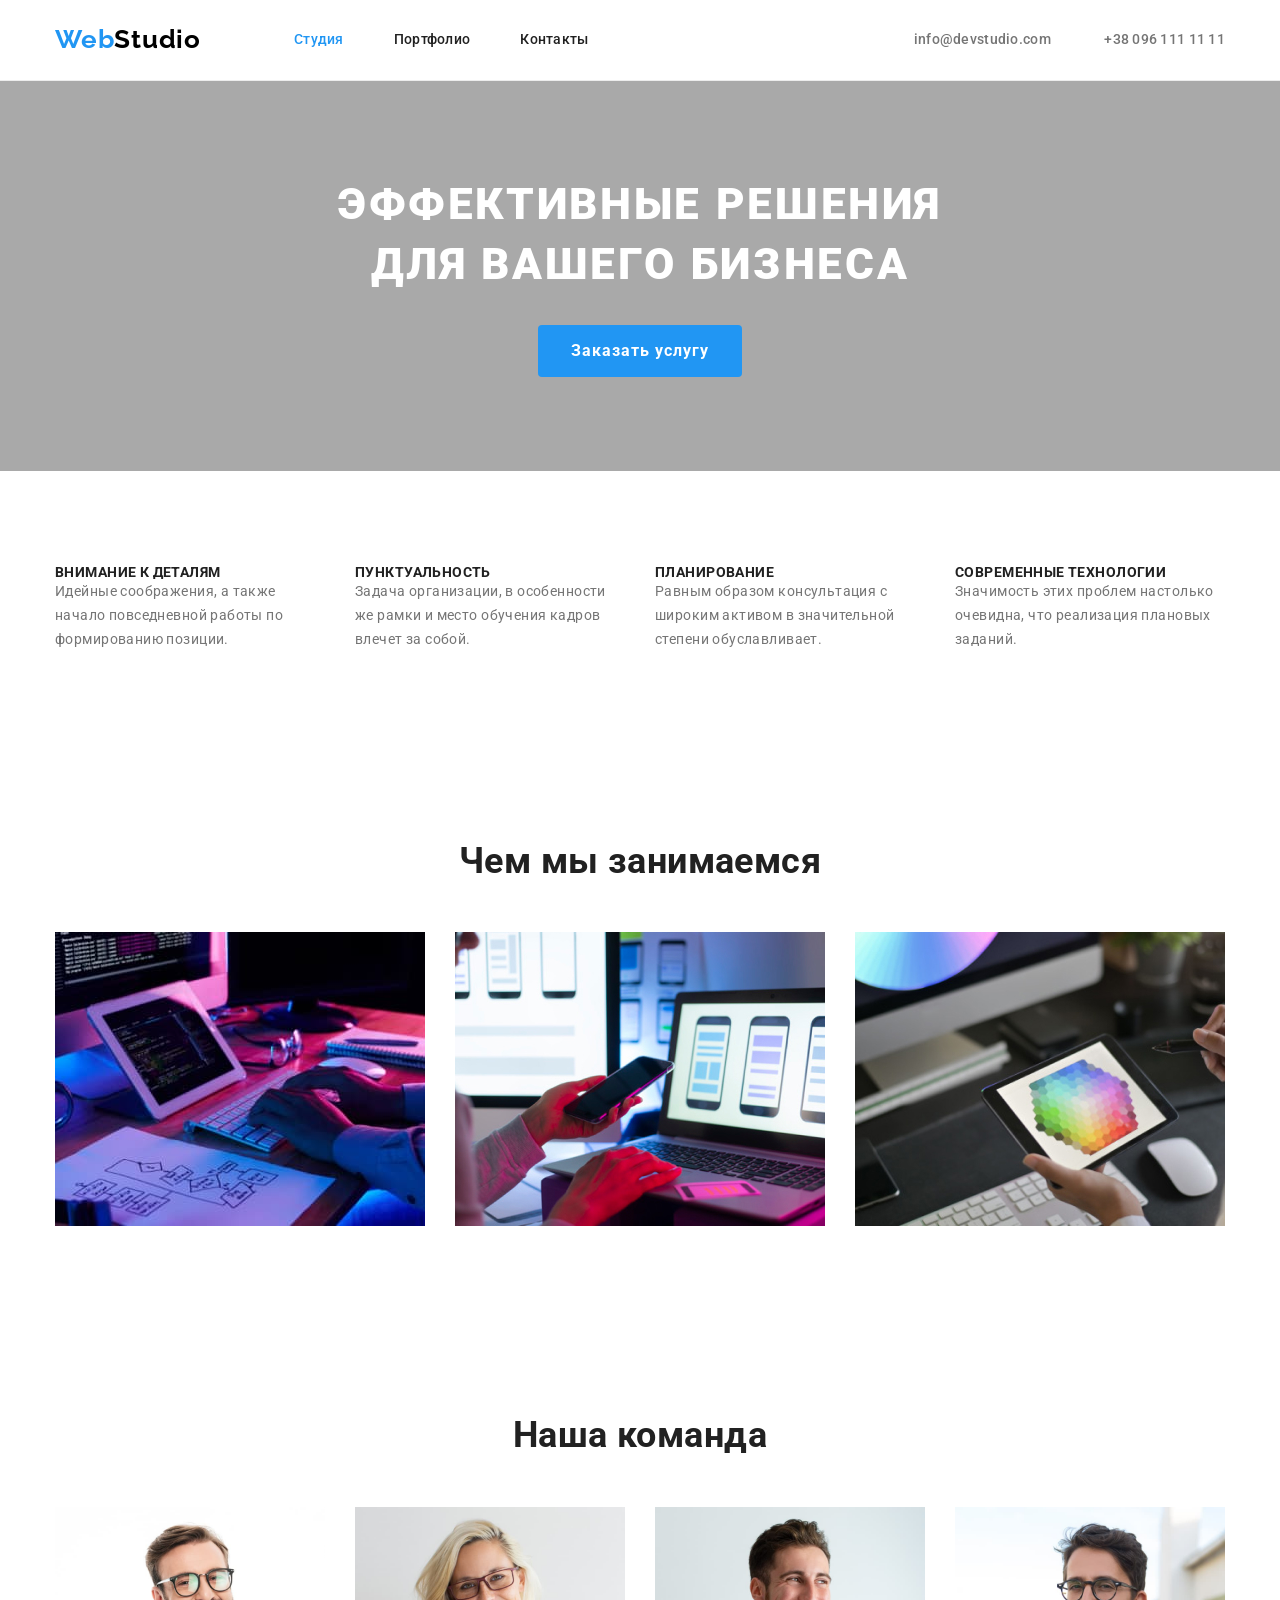
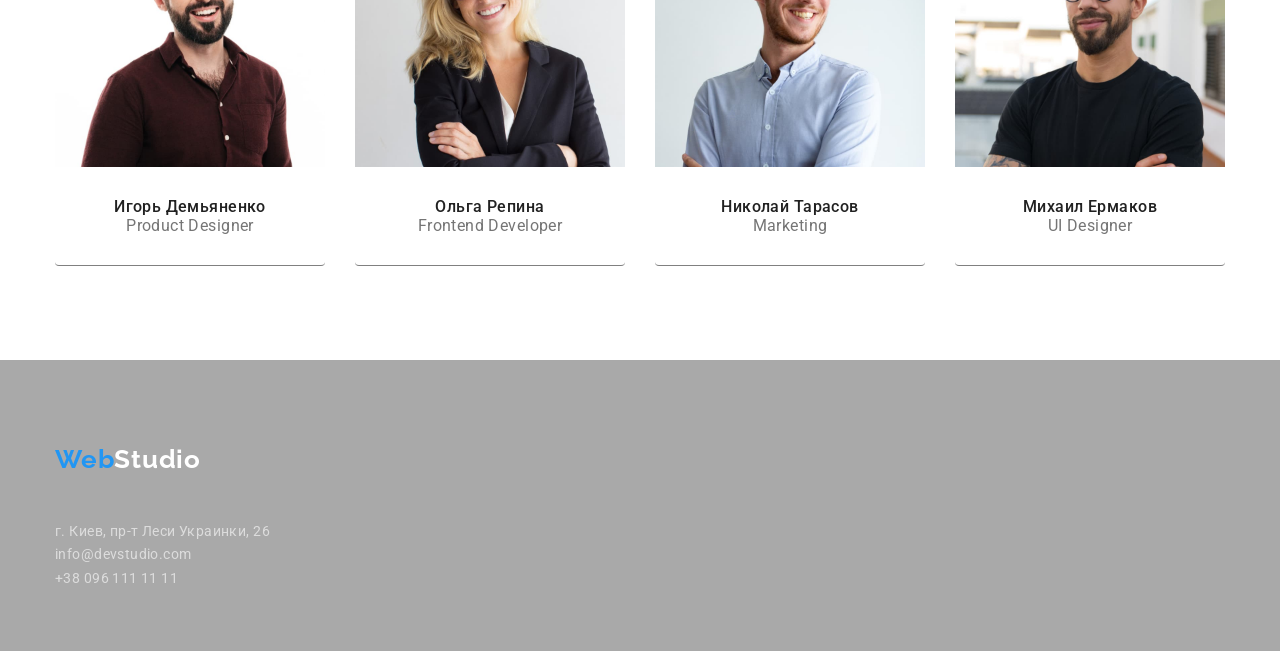
==== index.html @ db3c6343 "hw-03-first-try" ====
<!DOCTYPE html>
<html lang="ru">
<head>
    <meta charset="UTF-8">
    <meta http-equiv="X-UA-Compatible" content="IE=edge">
    <meta name="viewport" content="width=device-width, initial-scale=1.0">
    <title>Document</title> 
    <link rel="stylesheet" href="https://cdnjs.cloudflare.com/ajax/libs/modern-normalize/1.1.0/modern-normalize.min.css"
          integrity="sha512-wpPYUAdjBVSE4KJnH1VR1HeZfpl1ub8YT/NKx4PuQ5NmX2tKuGu6U/JRp5y+Y8XG2tV+wKQpNHVUX03MfMFn9Q=="
          crossorigin="anonymous" referrerpolicy="no-referrer" />
    <link rel="preconnect" href="https://fonts.googleapis.com">
    <link rel="preconnect" href="https://fonts.gstatic.com" crossorigin>
    <link href="https://fonts.googleapis.com/css2?family=Raleway:wght@700&family=Roboto:wght@400;500;700;900&display=swap"
          rel="stylesheet">
    <link rel="stylesheet" href="./css/styles.css">
</head>

<body>

    <!--Шапка сайта-->
    <header class="header">
        <div class="container">
            <nav class="navigation">
                <a href="" class="logo  link"> <span class="logo-accent">Web</span>Studio</a>
                <ul class="site-nav list">
                    <li class="site-nav-item"><a href="./index.html" class="site-nav-link link current">Студия</a></li>
                    <li class="site-nav-item"><a href="./portfolio.html" class="site-nav-link link">Портфолио</a></li>
                    <li class="site-nav-item"><a href="" class="site-nav-link link">Контакты</a></li>
                </ul>
            </nav>
            <ul class="contacts list">
                <li class="contacts-item"><a href="mailto:info@devstudio.com"
                    class="contacts-link link">info@devstudio.com</a></li>
                <li class="contacts-item"><a href="tel:+380961111111" class="contacts-link link">+38 096 111 11 11</a></li>
            </ul>
        </div>
    </header>

    <main>

        <!--Герой-->
        <section class="hero section">
            <div class="container">
                <h1 class="hero-title">Эффективные решения для вашего бизнеса</h1>
                <button type="button" class="hero-button">Заказать услугу</button>
            </div>
        </section>

        <!--Преимущества компании-->
        <section class="preferences section">
            <div class="container">
                <h2 class="visually-hidden">Преимущества компании</h2>
                <ul class="preferences list">
                    <li  class="preferences-item">
                        <h3 class="preferences-title">Внимание к деталям</h3>
                        <p class="preferences-text">Идейные соображения, а также начало повседневной работы по формированию позиции.</p>
                    </li>
                    <li class="preferences-item">
                        <h3 class="preferences-title">Пунктуальность</h3>
                        <p class="preferences-text">Задача организации, в особенности же рамки и место обучения кадров влечет за собой.</p>
                    </li>
                    <li class="preferences-item">
                        <h3 class="preferences-title">Планирование</h3>
                        <p class="preferences-text">Равным образом консультация с широким активом в значительной степени обуславливает.</p>
                    </li>
                    <li class="preferences-item">
                        <h3 class="preferences-title">Современные технологии</h3>
                        <p class="preferences-text">Значимость этих проблем настолько очевидна, что реализация плановых заданий.</p>
                    </li>
                </ul>
            </div>
            </section>

        <!--Чем мы занимаемся-->
        <section class="activities section">
            <div class="container">
                <h2  class="activities-title">Чем мы занимаемся</h2>
                <ul  class="activities-list list">
                    <li class="activities-item">
                        <img src="./images/box-1.jpg" alt="Пишет программу на планшете" width="370" height="294" class="images">
                    </li>
                    <li class="activities-item">
                        <img src="./images/box-2.jpg" alt="Синхронизирует приложение на телефоне с компютером" width="370" height="294" class="images">
                    </li>
                    <li class="activities-item">
                        <img src="./images/box-3.jpg" alt="Работает с цветовой палитрой на планшете" width="370" height="294" class="images">
                    </li>
                </ul>
            </div>
            </section>

        <!--Наша команда-->
        <section class="our-team section">
            <div class="container">
                <h2 class="our-team-title">Наша командa</h2>
                <ul class="our-team-list list">

                    <li class="our-team-member">
                        
                        <img src="./images/crew-member-1.jpg" alt="Игорь Демьяненко" width="270" height="260" class="images">
                        <div class="our-tem-content">
                            <h3 class="our-team-subtitle">Игорь Демьяненко</h3>
                            <p lang="en" class="our-team-text">Product Designer</p>
                        </div>
                    </li>

                    <li class="our-team-member">
                        <img src="./images/crew-member-2.jpg" alt="Ольга Репина" width="270" height="260" class="images">
                        <div class="our-tem-content">
                            <h3 class="our-team-subtitle">Ольга Репина</h3>
                            <p lang="en" class="our-team-text">Frontend Developer</p>
                        </div>
                    </li>

                    <li class="our-team-member">
                        <img src="./images/crew-member-3.jpg" alt="Николай Тарасов" width="270" height="260" class="images">
                        <div class="our-tem-content">
                            <h3 class="our-team-subtitle">Николай Тарасов</h3>
                            <p lang="en" class="our-team-text">Marketing</p>
                        </div>
                    </li>

                    <li class="our-team-member">
                        <img src="images/crew-member-4.jpg" alt="Михаил Ермаков" width="270" height="260" class="images">
                        <div class="our-tem-content">
                            <h3 class="our-team-subtitle">Михаил Ермаков</h3>
                            <p lang="en" class="our-team-text">UI Designer</p>
                        </div>
                    </li>
                </ul>
            </div>
        </section>
        </main>

        <!--Футер-->
        <footer class="footer">
            <div class="container">
                <a href="" class="logo link logo-footer"> <span class="logo-accent">Web</span><span
                        class="logo-accent-white">Studio</span></a>
                <address class="adress">
                    <ul class="adress-list list">
                        <li class="adress-item office">г. Киев, пр-т Леси Украинки, 26</li>
                        <li class="adress-item"><a href="mailto:info@devstudio.com" class="link">info@devstudio.com</a>
                        </li>
                        <li class="adress-item"><a href="tel:+380961111111" class="link">+38 096 111 11 11</a></li>
                    </ul>
                </address>
            </div>
        </footer>
        
</body>
</html>
---- css/styles.css ----
/* цвет основного текста #757575 */
/* вторичный цвет текста  #000000 */
/* цвет заголовка #212121 */
/* акцент #2196f3 */
/* первичный белый цвет #FFFFFF */
/* вторичный белый (цвет адресса в footer) rgba(255, 255, 255, 0.6) */

:root {
  --primary-text-color: #757575;
  --secondary-text-color: #000000;
  --title-text-color: #212121;
  --accent-color: #2196f3;
  --primary-white-color: #ffffff;
  --secondary-white-color: rgba(255, 255, 255, 0.6);
}

/* --------------BODY-------------- */

body {
  background-color: var(--primary-white-color);
  font-family: 'Roboto', sans-serif;
  letter-spacing: 0.03em;
  font-size: 14px;
  line-height: 1.71;
}

p,
h1,
h2,
h3,
h4,
h5,
h6 {
  margin-top: 0;
  margin-bottom: 0;
}

ul {
  margin-top: 0;
  margin-bottom: 0;
  padding-left: 0;
}

.list {
  list-style: none;
}
.link {
  text-decoration: none;
  color: inherit;
}

.visually-hidden {
  position: absolute;
  width: 1px;
  height: 1px;
  margin: -1px;
  padding: 0;
  overflow: hidden;
  border: 0;
  clip: rect(0 0 0 0);
}

.container {
  width: 1200px;
  padding-left: 15px;
  padding-right: 15px;
  margin: 0 auto;
}

.section {
  padding-top: 94px;
  padding-bottom: 94px;
}

.images {
  display: block;
  max-width: 100%;
  height: auto;
}

/* --------------HEADER-------------- */

.header .container {
  display: flex;
  align-items: center;
}

.navigation {
  display: flex;
  align-items: center;
}

/* ----Logo---- */

.logo {
  margin-right: 93px;
  padding-top: 24px;
  padding-bottom: 25px;

  font-family: Raleway, sans-serif;
  font-weight: 700;
  font-size: 26px;
  line-height: 1.19;
  letter-spacing: 0.03em;
  text-decoration: none;
  color: var(--secondary-text-color);
}

.logo-accent {
  color: var(--accent-color);
}

/* ----Site nav---- */

.site-nav {
  display: flex;
  align-items: center;
}

.site-nav-item:not(:last-child) {
  margin-right: 50px;
}
.site-nav-link {
  display: inline-block;
  padding-top: 32px;
  padding-bottom: 32px;

  font-weight: 500;
  font-size: 14px;
  line-height: 1.14;
  letter-spacing: 0.02em;
  color: var(--title-text-color);
}

.current {
  color: var(--accent-color);
}

.site-nav-item:hover,
.site-nav-item:focus {
  color: var(--accent-color);
}

.header {
  border-bottom: 1px solid rgba(236, 236, 236, 1);
}

/* ----Contacts---- */

.contacts {
  margin-left: auto;
}

.contacts-item:not(:last-child) {
  margin-right: 50px;
}
.contacts-item {
  display: inline-block;

  font-weight: 500;
  font-size: 14px;
  line-height: 1.14;
  letter-spacing: 0.02em;
  color: var(--primary-text-color);
}

.contacts-link {
  padding-top: 32px;
  padding-bottom: 32px;
}

.contacts-link:hover,
.contacts-link:focus {
  color: var(--accent-color);
}

/* --------------MAIN-------------- */

/* временный фон */

.hero {
  background-color: #a9a9a9;
}

.hero-title {
  margin-right: auto;
  margin-left: auto;
  margin-bottom: 30px;
  width: 696px;
  text-align: center;

  font-weight: 900;
  font-size: 44px;
  line-height: 1.36;
  text-align: center;
  letter-spacing: 0.06em;
  text-transform: uppercase;
  color: var(--primary-white-color);
}

.hero-button {
  display: block;
  min-width: 200px;
  border-radius: 4px;
  margin-left: auto;
  margin-right: auto;
  padding: 10px 32px;
  text-align: center;
  border: 1px solid transparent;

  font-family: Roboto;
  font-weight: 700;
  font-size: 16px;
  line-height: 1.87;
  align-items: center;
  text-align: center;
  letter-spacing: 0.06em;
  color: var(--primary-white-color);
  background-color: var(--accent-color);
  cursor: pointer;
}

/* ----Preferences---- */
.preferences {
  display: flex;
}
.preferences-item {
  margin-right: 30px;
}
.preferences-item:last-child {
  margin-right: 0;
}
.preferences-title {
  width: 270px;
  font-weight: 700;
  font-size: 14px;
  line-height: 1.14;
  text-transform: uppercase;
  color: var(--title-text-color);
}

.preferences-text {
  width: 270px;
  color: var(--primary-text-color);
}

/* ----Activities---- */

.activities-list {
  display: flex;
}

.activities-title {
  margin-bottom: 50px;

  font-weight: 700;
  font-size: 36px;
  line-height: 1.17;
  text-align: center;
  color: var(--title-text-color);
}

.activities-item {
  margin-right: 30px;
}

.activities-item:last-child {
  margin-right: 0;
}

/* ----Our team---- */

.our-team-title {
  margin-bottom: 50px;

  font-weight: 700;
  font-size: 36px;
  line-height: 1.17;
  text-align: center;
  color: var(--title-text-color);
}

.our-team-list {
  display: flex;
}

.our-team-member {
  margin-right: 30px;
  width: calc((100%-90px) / 4);
  border-radius: 4px;
  border-bottom: 1px solid gray;
}

.our-team-member:last-child {
  margin-right: 0;
}

.our-tem-content {
  padding-top: 30px;
  padding-bottom: 30px;
}

.our-team-subtitle {
  text-align: center;

  font-weight: 500;
  font-size: 16px;
  line-height: 1.19;
  text-align: center;
  color: var(--title-text-color);
}
.our-team-text {
  text-align: center;

  font-size: 16px;
  line-height: 1.19;
  text-align: center;
  color: var(--primary-text-color);
}

/* --------------FOOTER-------------- */

.footer .container {
  padding-top: 60px;
  padding-bottom: 60px;
}

.logo-footer {
  display: block;
  width: 145px;
  margin-bottom: 20px;
}
.adress {
  width: 231px;

  font-style: normal;
}

/* временный фон */
.footer {
  background-color: #a9a9a9;
}

.office {
  color: var(--primary-white-color);
}
.adress-item {
  display: block;
  color: rgba(255, 255, 255, 0.6);
}

.adress-item:hover,
.adress-item:focus {
  color: var(--accent-color);
}

.logo-accent-white {
  color: var(--primary-white-color);
}

/* --------------Portfolio PAGE-------------- */

/* ----Filter---- */
.filter {
  display: flex;
  justify-content: center;
  margin-bottom: 50px;
}

.filter-item:not(:last-child) {
  margin-right: 8px;
}

.button {
  display: inline-block;
  padding: 6px 22px;
  text-align: center;
  border: 1px solid transparent;
  border-radius: 4px;

  font-family: Roboto;
  font-weight: 500;
  font-size: 16px;
  line-height: 1.62;
  text-align: center;
  letter-spacing: 0.03em;
  color: var(--title-text-color);
  cursor: pointer;
}

.button:hover,
.button:focus {
  color: #ffffff;
  background-color: var(--accent-color);
}

.projects {
  padding: 0;
  margin: 0;
  display: flex;
  justify-content: center;
  flex-wrap: wrap;
  margin-right: -30px;
  margin-top: -30px;
}

.projects-item {
  flex-basis: calc(100% / 3 - 60px);
  margin-right: 30px;
  margin-top: 30px;
  border: 1px solid rgba(238, 238, 238, 1);
}

.projects-content {
  padding-top: 20px;
  padding-bottom: 20px;
}

.projects-title {
  text-align: center;

  font-weight: 700;
  font-size: 18px;
  line-height: 2;
  letter-spacing: 0.06em;
  color: var(--title-text-color);
}

.projects-text {
  text-align: center;
  margin-top: 4px;

  font-size: 16px;
  line-height: 1.87;
  color: var(--primary-text-color);
}
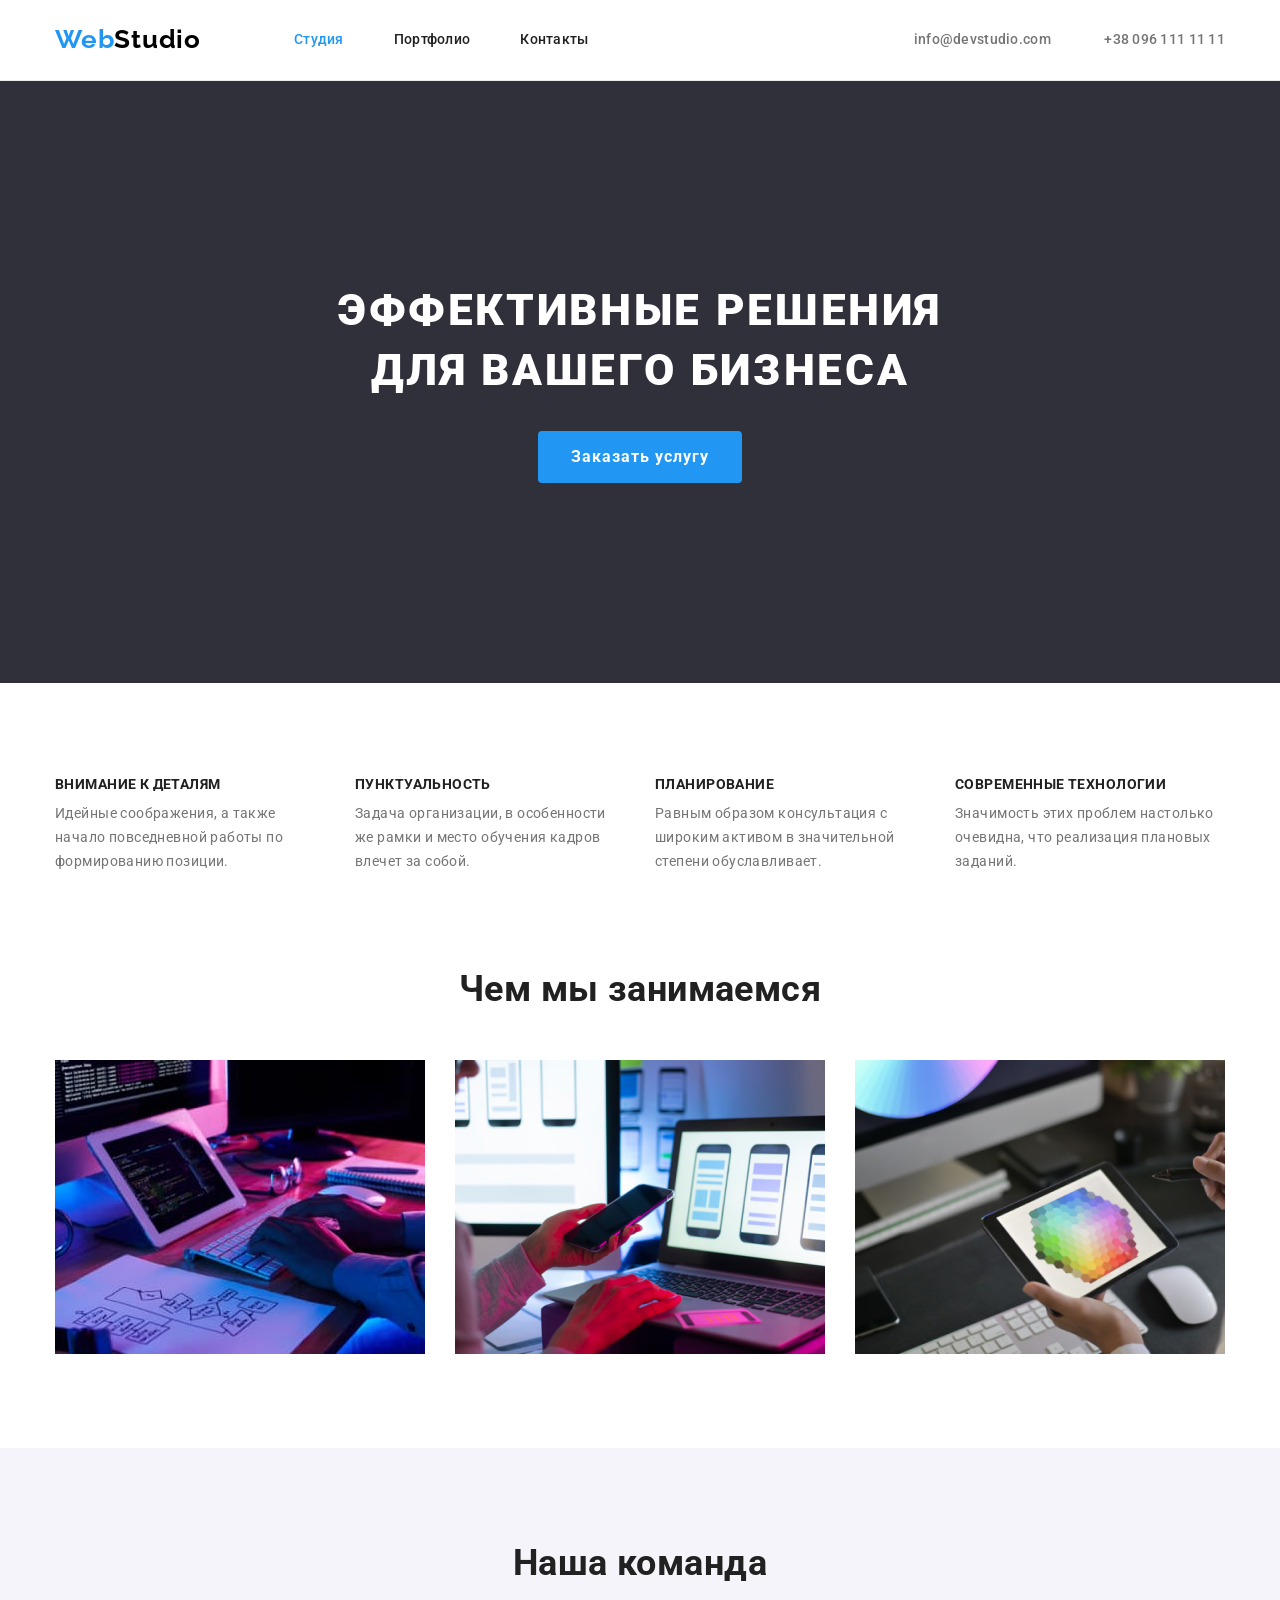
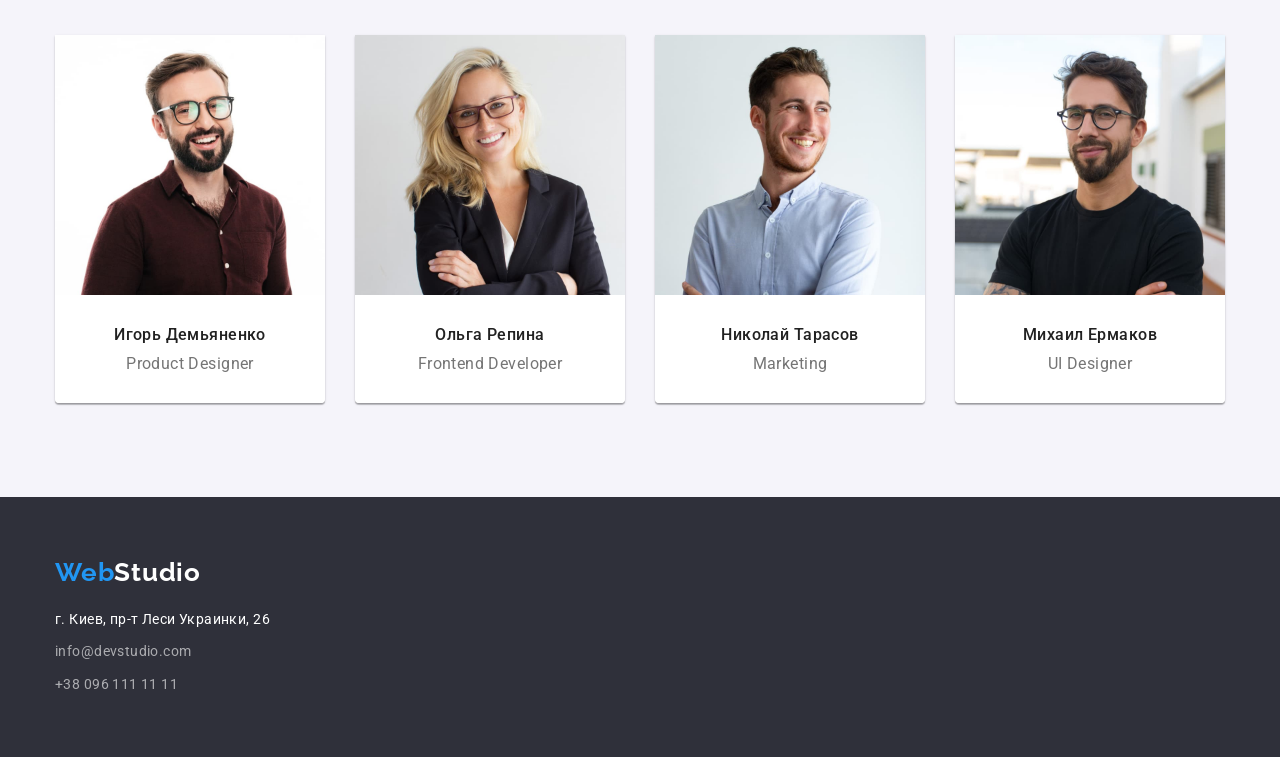
==== commit d4b4f9a3: "Correction work hw-3" ====
--- a/index.html
+++ b/index.html
@@ -28,7 +28,7 @@
                     <li class="site-nav-item"><a href="" class="site-nav-link link">Контакты</a></li>
                 </ul>
             </nav>
-            <ul class="contacts list">
+            <ul class="contacts">
                 <li class="contacts-item"><a href="mailto:info@devstudio.com"
                     class="contacts-link link">info@devstudio.com</a></li>
                 <li class="contacts-item"><a href="tel:+380961111111" class="contacts-link link">+38 096 111 11 11</a></li>
@@ -39,7 +39,7 @@
     <main>
 
         <!--Герой-->
-        <section class="hero section">
+        <section class="hero">
             <div class="container">
                 <h1 class="hero-title">Эффективные решения для вашего бизнеса</h1>
                 <button type="button" class="hero-button">Заказать услугу</button>
@@ -47,10 +47,10 @@
         </section>
 
         <!--Преимущества компании-->
-        <section class="preferences section">
+        <section class="section">
             <div class="container">
                 <h2 class="visually-hidden">Преимущества компании</h2>
-                <ul class="preferences list">
+                <ul class="preferences">
                     <li  class="preferences-item">
                         <h3 class="preferences-title">Внимание к деталям</h3>
                         <p class="preferences-text">Идейные соображения, а также начало повседневной работы по формированию позиции.</p>
@@ -135,7 +135,7 @@
         <!--Футер-->
         <footer class="footer">
             <div class="container">
-                <a href="" class="logo link logo-footer"> <span class="logo-accent">Web</span><span
+                <a href="" class="logo-footer"> <span class="logo-accent">Web</span><span
                         class="logo-accent-white">Studio</span></a>
                 <address class="adress">
                     <ul class="adress-list list">
--- a/css/styles.css
+++ b/css/styles.css
@@ -36,14 +36,12 @@
 }
 
 ul {
+  list-style: none;
   margin-top: 0;
   margin-bottom: 0;
   padding-left: 0;
 }
 
-.list {
-  list-style: none;
-}
 .link {
   text-decoration: none;
   color: inherit;
@@ -179,7 +177,8 @@
 /* временный фон */
 
 .hero {
-  background-color: #a9a9a9;
+  padding: 200px 0;
+  background-color: #2f303a;
 }
 
 .hero-title {
@@ -232,6 +231,8 @@
 }
 .preferences-title {
   width: 270px;
+  margin-bottom: 10px;
+
   font-weight: 700;
   font-size: 14px;
   line-height: 1.14;
@@ -246,6 +247,10 @@
 
 /* ----Activities---- */
 
+.activities {
+  padding-top: 0;
+}
+
 .activities-list {
   display: flex;
 }
@@ -270,6 +275,10 @@
 
 /* ----Our team---- */
 
+.our-team {
+  background-color: #f5f4fa;
+}
+
 .our-team-title {
   margin-bottom: 50px;
 
@@ -285,10 +294,12 @@
 }
 
 .our-team-member {
+  overflow: hidden;
+  box-shadow: 0px 1px 3px rgba(0, 0, 0, 0.12), 0px 1px 1px rgba(0, 0, 0, 0.14),
+    0px 2px 1px rgba(0, 0, 0, 0.2);
+  border-radius: 0px 0px 4px 4px;
   margin-right: 30px;
   width: calc((100%-90px) / 4);
-  border-radius: 4px;
-  border-bottom: 1px solid gray;
 }
 
 .our-team-member:last-child {
@@ -298,10 +309,13 @@
 .our-tem-content {
   padding-top: 30px;
   padding-bottom: 30px;
+
+  background-color: var(--primary-white-color);
 }
 
 .our-team-subtitle {
   text-align: center;
+  margin-bottom: 10px;
 
   font-weight: 500;
   font-size: 16px;
@@ -320,33 +334,44 @@
 
 /* --------------FOOTER-------------- */
 
-.footer .container {
+/*.footer .container {
   padding-top: 60px;
   padding-bottom: 60px;
+}*/
+.footer {
+  padding: 60px 0;
+
+  background-color: #2f303a;
 }
 
 .logo-footer {
   display: block;
-  width: 145px;
   margin-bottom: 20px;
-}
+
+  font-family: Raleway, sans-serif;
+  font-weight: 700;
+  font-size: 26px;
+  line-height: 1.19;
+  letter-spacing: 0.03em;
+  text-decoration: none;
+}
+
 .adress {
-  width: 231px;
-
   font-style: normal;
 }
 
-/* временный фон */
-.footer {
-  background-color: #a9a9a9;
-}
-
-.office {
-  color: var(--primary-white-color);
-}
 .adress-item {
   display: block;
+  margin-bottom: 9px;
+
   color: rgba(255, 255, 255, 0.6);
+}
+.adress-item:first-child {
+  color: var(--primary-white-color);
+}
+
+.adress-item:last-child {
+  margin-bottom: 0;
 }
 
 .adress-item:hover,
@@ -395,39 +420,35 @@
 }
 
 .projects {
-  padding: 0;
-  margin: 0;
-  display: flex;
-  justify-content: center;
+  display: flex;
   flex-wrap: wrap;
   margin-right: -30px;
   margin-top: -30px;
 }
 
 .projects-item {
-  flex-basis: calc(100% / 3 - 60px);
+  flex-basis: calc((100% - 90px) / 3);
   margin-right: 30px;
   margin-top: 30px;
-  border: 1px solid rgba(238, 238, 238, 1);
 }
 
 .projects-content {
-  padding-top: 20px;
-  padding-bottom: 20px;
+  padding: 20px 24px;
+  border-left: 1px solid rgba(238, 238, 238, 1);
+  border-right: 1px solid rgba(238, 238, 238, 1);
+  border-bottom: 1px solid rgba(238, 238, 238, 1);
 }
 
 .projects-title {
-  text-align: center;
-
   font-weight: 700;
   font-size: 18px;
   line-height: 2;
   letter-spacing: 0.06em;
+
   color: var(--title-text-color);
 }
 
 .projects-text {
-  text-align: center;
   margin-top: 4px;
 
   font-size: 16px;
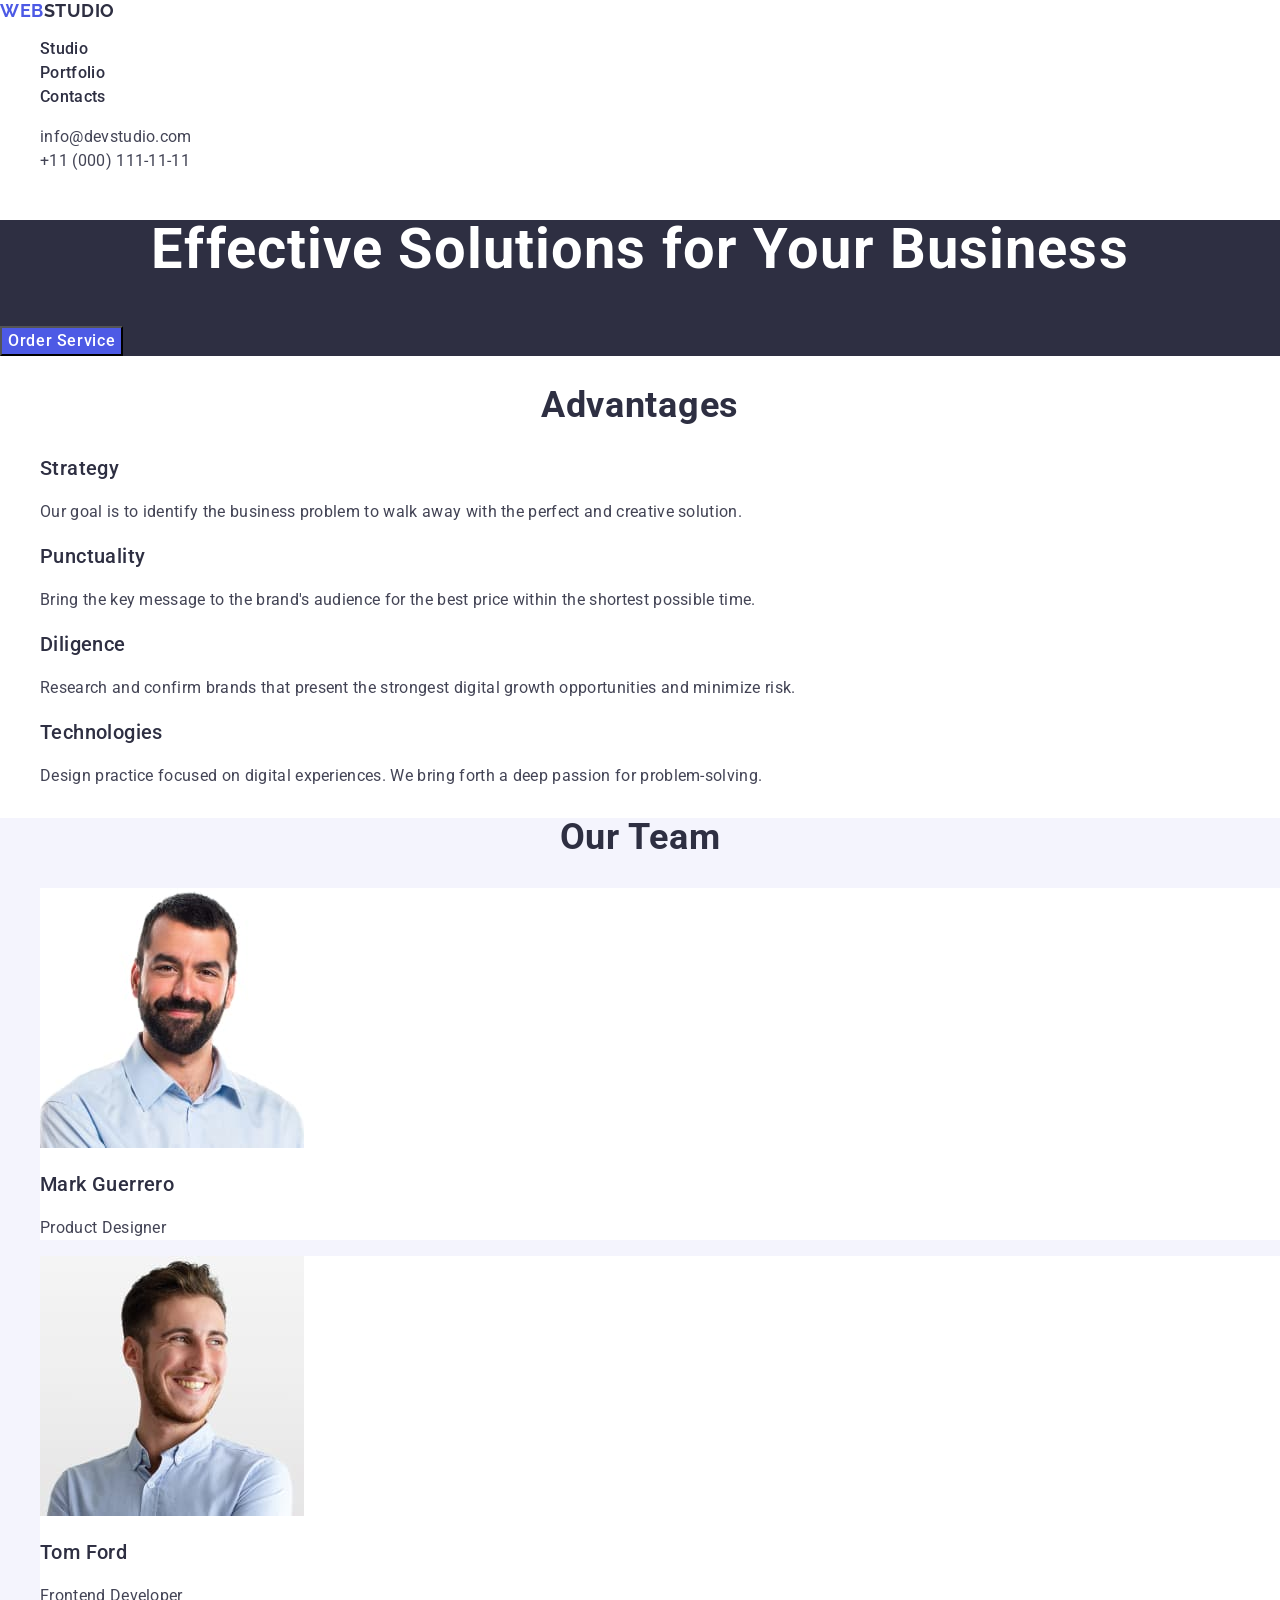
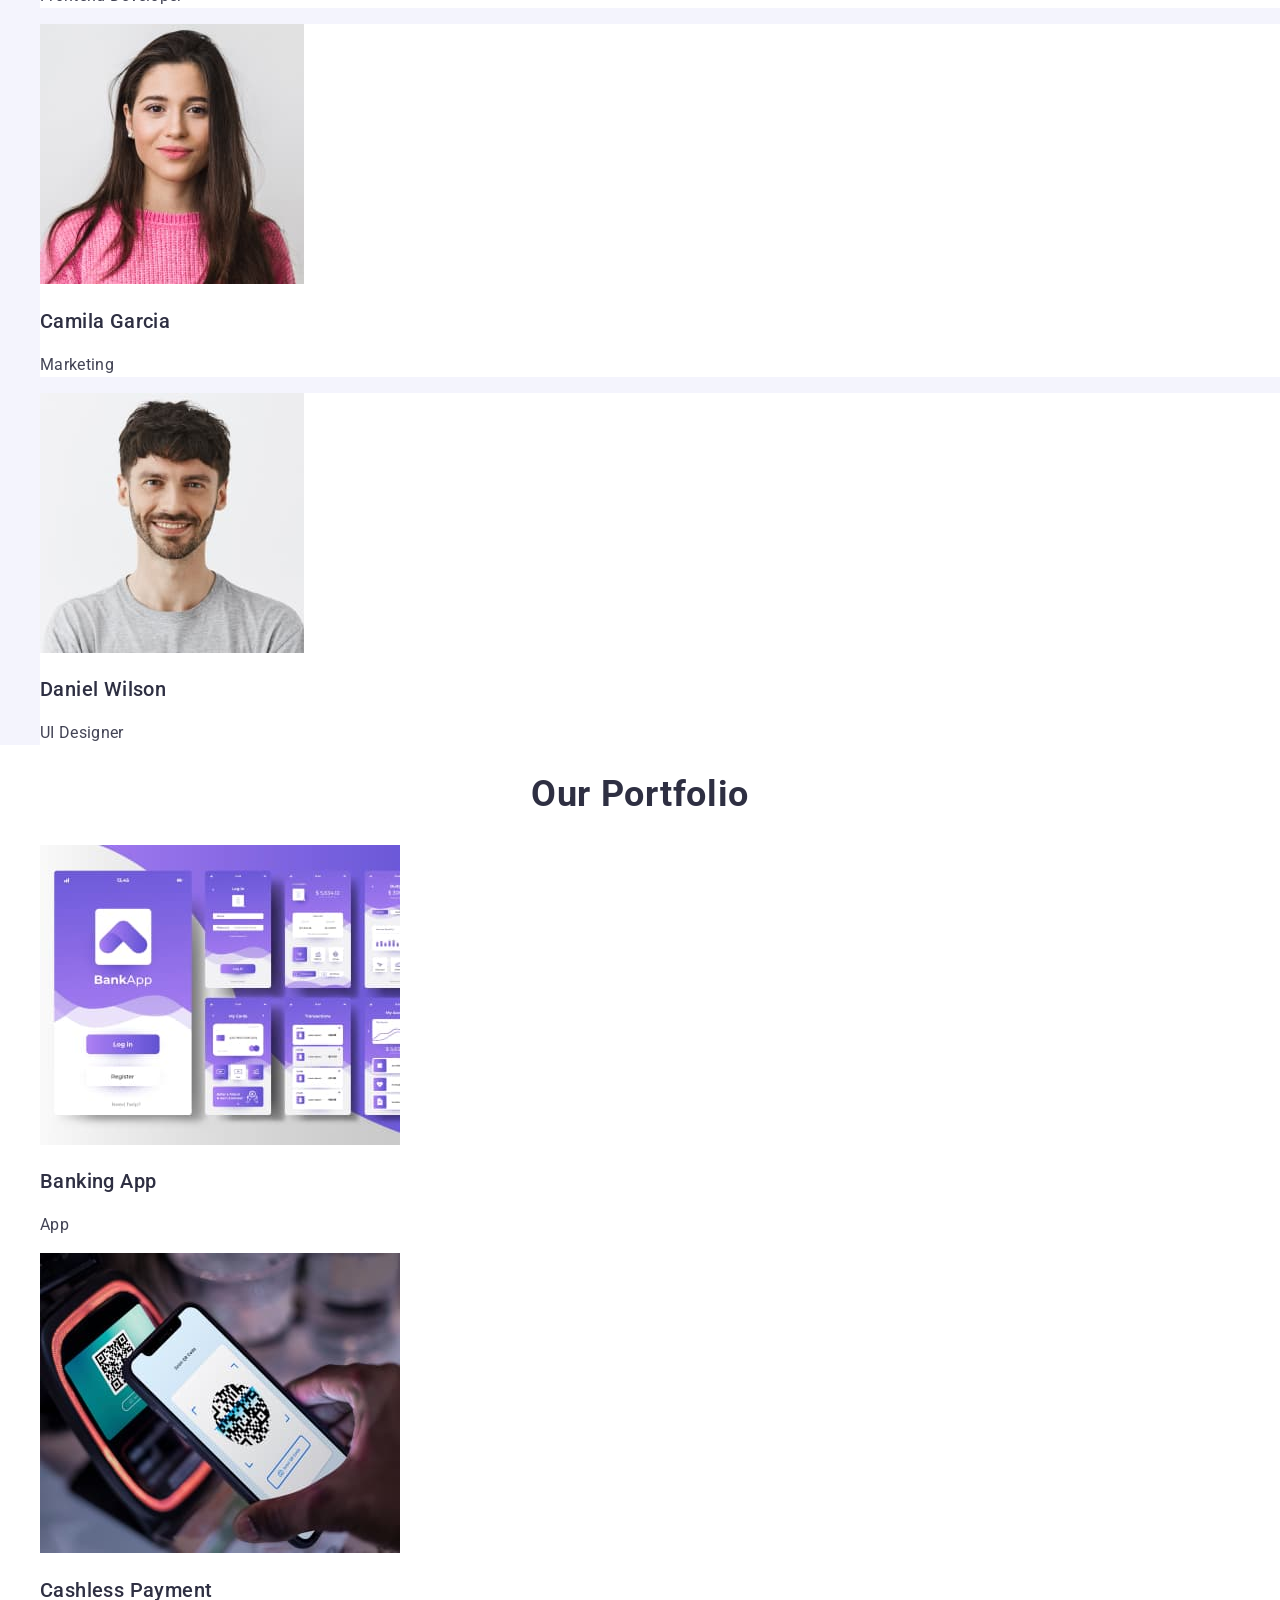
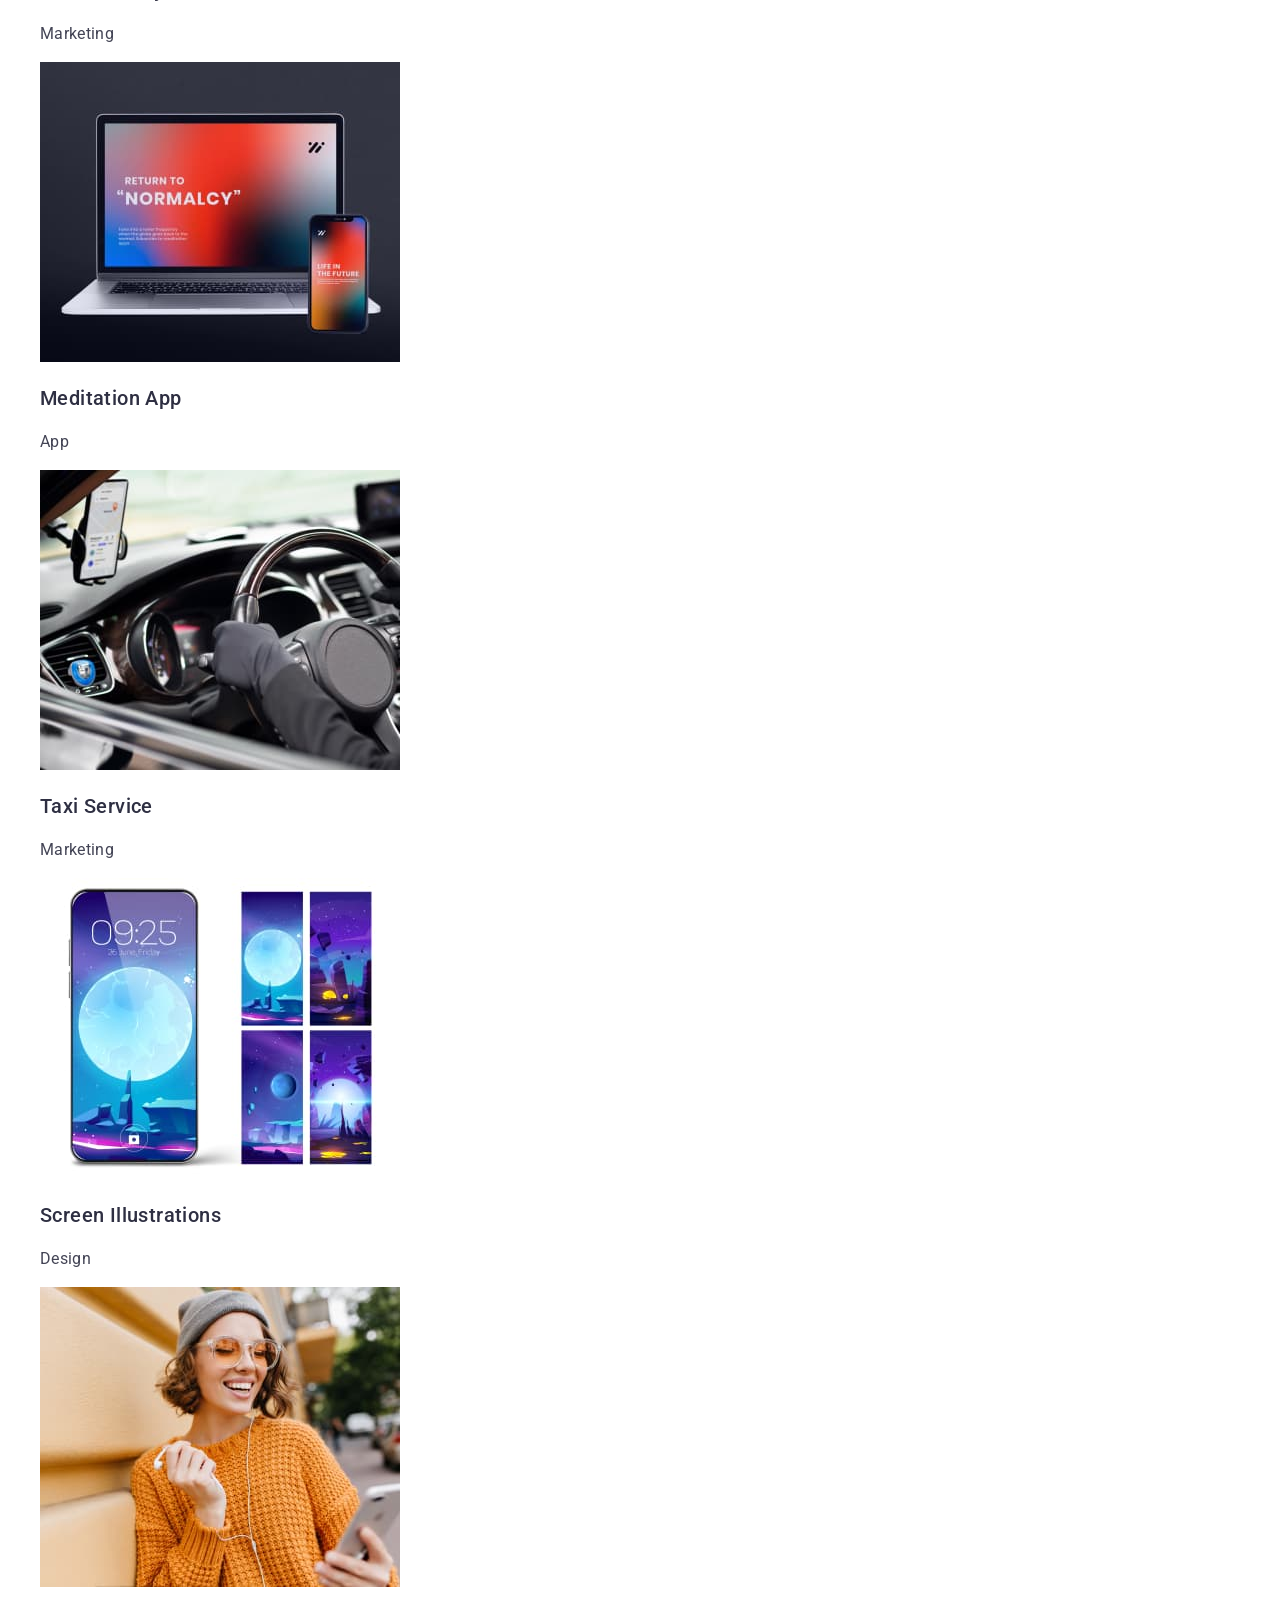
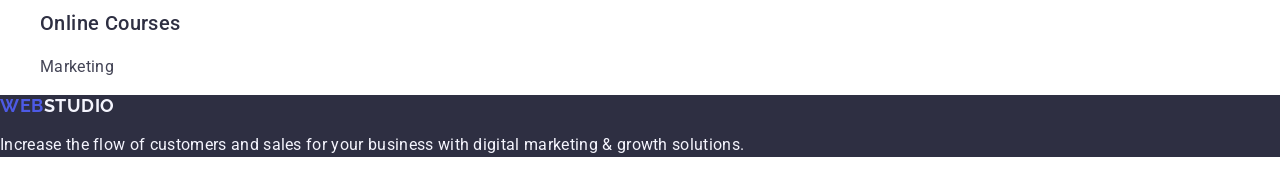
==== commit f66d32b4: "copied goit-markup-hw-02" ====
--- a/index.html
+++ b/index.html
@@ -1,152 +1,212 @@
 <!DOCTYPE html>
-<html lang="ru">
-<head>
-    <meta charset="UTF-8">
-    <meta http-equiv="X-UA-Compatible" content="IE=edge">
-    <meta name="viewport" content="width=device-width, initial-scale=1.0">
-    <title>Document</title> 
-    <link rel="stylesheet" href="https://cdnjs.cloudflare.com/ajax/libs/modern-normalize/1.1.0/modern-normalize.min.css"
-          integrity="sha512-wpPYUAdjBVSE4KJnH1VR1HeZfpl1ub8YT/NKx4PuQ5NmX2tKuGu6U/JRp5y+Y8XG2tV+wKQpNHVUX03MfMFn9Q=="
-          crossorigin="anonymous" referrerpolicy="no-referrer" />
-    <link rel="preconnect" href="https://fonts.googleapis.com">
-    <link rel="preconnect" href="https://fonts.gstatic.com" crossorigin>
-    <link href="https://fonts.googleapis.com/css2?family=Raleway:wght@700&family=Roboto:wght@400;500;700;900&display=swap"
-          rel="stylesheet">
-    <link rel="stylesheet" href="./css/styles.css">
-</head>
+<html lang="en">
+  <head>
+    <meta charset="UTF-8" />
+    <meta name="viewport" content="width=device-width, initial-scale=1.0" />
+    <title>WebStudio</title>
+    <link rel="preconnect" href="https://fonts.googleapis.com" />
+    <link rel="preconnect" href="https://fonts.gstatic.com" crossorigin />
+    <link
+      href="https://fonts.googleapis.com/css2?family=Raleway:wght@700&family=Roboto:wght@400;500;700&family=Tangerine&display=swap"
+      rel="stylesheet"
+    />
+    <link
+      rel="stylesheet"
+      href="https://cdn.jsdelivr.net/npm/modern-normalize@2.0.0/modern-normalize.min.css"
+    />
+    <link rel="stylesheet" href="./css/styles.css" />
+  </head>
+  <body>
+    <!-- Header section -->
+    <header>
+      <nav>
+        <a href="./index.html" class="logo-text"
+          >Web<span class="logo-header-accent">Studio</span></a
+        >
+        <ul>
+          <li><a href="./index.html" class="nav-item">Studio</a></li>
+          <li><a href="" class="nav-item">Portfolio</a></li>
+          <li><a href="" class="nav-item">Contacts</a></li>
+        </ul>
+      </nav>
+      <address class="address">
+        <ul>
+          <li>
+            <a href="mailto:info@devstudio.com" class="address-link"
+              >info@devstudio.com</a
+            >
+          </li>
 
-<body>
-
-    <!--Шапка сайта-->
-    <header class="header">
-        <div class="container">
-            <nav class="navigation">
-                <a href="" class="logo  link"> <span class="logo-accent">Web</span>Studio</a>
-                <ul class="site-nav list">
-                    <li class="site-nav-item"><a href="./index.html" class="site-nav-link link current">Студия</a></li>
-                    <li class="site-nav-item"><a href="./portfolio.html" class="site-nav-link link">Портфолио</a></li>
-                    <li class="site-nav-item"><a href="" class="site-nav-link link">Контакты</a></li>
-                </ul>
-            </nav>
-            <ul class="contacts">
-                <li class="contacts-item"><a href="mailto:info@devstudio.com"
-                    class="contacts-link link">info@devstudio.com</a></li>
-                <li class="contacts-item"><a href="tel:+380961111111" class="contacts-link link">+38 096 111 11 11</a></li>
-            </ul>
-        </div>
+          <li>
+            <a href="tel:+110001111111" class="address-link"
+              >+11 (000) 111-11-11</a
+            >
+          </li>
+        </ul>
+      </address>
     </header>
 
+    <!-- Unique content -->
     <main>
-
-        <!--Герой-->
-        <section class="hero">
-            <div class="container">
-                <h1 class="hero-title">Эффективные решения для вашего бизнеса</h1>
-                <button type="button" class="hero-button">Заказать услугу</button>
-            </div>
-        </section>
-
-        <!--Преимущества компании-->
-        <section class="section">
-            <div class="container">
-                <h2 class="visually-hidden">Преимущества компании</h2>
-                <ul class="preferences">
-                    <li  class="preferences-item">
-                        <h3 class="preferences-title">Внимание к деталям</h3>
-                        <p class="preferences-text">Идейные соображения, а также начало повседневной работы по формированию позиции.</p>
-                    </li>
-                    <li class="preferences-item">
-                        <h3 class="preferences-title">Пунктуальность</h3>
-                        <p class="preferences-text">Задача организации, в особенности же рамки и место обучения кадров влечет за собой.</p>
-                    </li>
-                    <li class="preferences-item">
-                        <h3 class="preferences-title">Планирование</h3>
-                        <p class="preferences-text">Равным образом консультация с широким активом в значительной степени обуславливает.</p>
-                    </li>
-                    <li class="preferences-item">
-                        <h3 class="preferences-title">Современные технологии</h3>
-                        <p class="preferences-text">Значимость этих проблем настолько очевидна, что реализация плановых заданий.</p>
-                    </li>
-                </ul>
-            </div>
-            </section>
-
-        <!--Чем мы занимаемся-->
-        <section class="activities section">
-            <div class="container">
-                <h2  class="activities-title">Чем мы занимаемся</h2>
-                <ul  class="activities-list list">
-                    <li class="activities-item">
-                        <img src="./images/box-1.jpg" alt="Пишет программу на планшете" width="370" height="294" class="images">
-                    </li>
-                    <li class="activities-item">
-                        <img src="./images/box-2.jpg" alt="Синхронизирует приложение на телефоне с компютером" width="370" height="294" class="images">
-                    </li>
-                    <li class="activities-item">
-                        <img src="./images/box-3.jpg" alt="Работает с цветовой палитрой на планшете" width="370" height="294" class="images">
-                    </li>
-                </ul>
-            </div>
-            </section>
-
-        <!--Наша команда-->
-        <section class="our-team section">
-            <div class="container">
-                <h2 class="our-team-title">Наша командa</h2>
-                <ul class="our-team-list list">
-
-                    <li class="our-team-member">
-                        
-                        <img src="./images/crew-member-1.jpg" alt="Игорь Демьяненко" width="270" height="260" class="images">
-                        <div class="our-tem-content">
-                            <h3 class="our-team-subtitle">Игорь Демьяненко</h3>
-                            <p lang="en" class="our-team-text">Product Designer</p>
-                        </div>
-                    </li>
-
-                    <li class="our-team-member">
-                        <img src="./images/crew-member-2.jpg" alt="Ольга Репина" width="270" height="260" class="images">
-                        <div class="our-tem-content">
-                            <h3 class="our-team-subtitle">Ольга Репина</h3>
-                            <p lang="en" class="our-team-text">Frontend Developer</p>
-                        </div>
-                    </li>
-
-                    <li class="our-team-member">
-                        <img src="./images/crew-member-3.jpg" alt="Николай Тарасов" width="270" height="260" class="images">
-                        <div class="our-tem-content">
-                            <h3 class="our-team-subtitle">Николай Тарасов</h3>
-                            <p lang="en" class="our-team-text">Marketing</p>
-                        </div>
-                    </li>
-
-                    <li class="our-team-member">
-                        <img src="images/crew-member-4.jpg" alt="Михаил Ермаков" width="270" height="260" class="images">
-                        <div class="our-tem-content">
-                            <h3 class="our-team-subtitle">Михаил Ермаков</h3>
-                            <p lang="en" class="our-team-text">UI Designer</p>
-                        </div>
-                    </li>
-                </ul>
-            </div>
-        </section>
-        </main>
-
-        <!--Футер-->
-        <footer class="footer">
-            <div class="container">
-                <a href="" class="logo-footer"> <span class="logo-accent">Web</span><span
-                        class="logo-accent-white">Studio</span></a>
-                <address class="adress">
-                    <ul class="adress-list list">
-                        <li class="adress-item office">г. Киев, пр-т Леси Украинки, 26</li>
-                        <li class="adress-item"><a href="mailto:info@devstudio.com" class="link">info@devstudio.com</a>
-                        </li>
-                        <li class="adress-item"><a href="tel:+380961111111" class="link">+38 096 111 11 11</a></li>
-                    </ul>
-                </address>
-            </div>
-        </footer>
-        
-</body>
-</html>+      <!-- Hero section -->
+      <section class="hero">
+        <h1 class="hero-title">Effective Solutions for Your Business</h1>
+        <button type="button" class="button hero-btn">Order Service</button>
+      </section>
+      <!-- Advantages section -->
+      <section>
+        <h2 class="section-title">Advantages</h2>
+        <ul>
+          <li>
+            <h3 class="subtitle">Strategy</h3>
+            <p class="text">
+              Our goal is to identify the business problem to walk away with the
+              perfect and creative solution.
+            </p>
+          </li>
+          <li>
+            <h3 class="subtitle">Punctuality</h3>
+            <p class="text">
+              Bring the key message to the brand's audience for the best price
+              within the shortest possible time.
+            </p>
+          </li>
+          <li>
+            <h3 class="subtitle">Diligence</h3>
+            <p class="text">
+              Research and confirm brands that present the strongest digital
+              growth opportunities and minimize risk.
+            </p>
+          </li>
+          <li>
+            <h3 class="subtitle">Technologies</h3>
+            <p class="text">
+              Design practice focused on digital experiences. We bring forth a
+              deep passion for problem-solving.
+            </p>
+          </li>
+        </ul>
+      </section>
+      <section class="our-team">
+        <h2 class="section-title">Our Team</h2>
+        <ul>
+          <li class="our-team-item">
+            <img
+              src="./images/mark-guerrero.jpg"
+              alt="Mark Guerrero"
+              width="264"
+              height="260"
+            />
+            <h3 class="subtitle">Mark Guerrero</h3>
+            <p class="text">Product Designer</p>
+          </li>
+          <li class="our-team-item">
+            <img
+              src="./images/tom-ford.jpg"
+              alt="Tom Ford"
+              width="264"
+              height="260"
+            />
+            <h3 class="subtitle">Tom Ford</h3>
+            <p class="text">Frontend Developer</p>
+          </li>
+          <li class="our-team-item">
+            <img
+              src="./images/camila-garcia.jpg"
+              alt="Camila Garcia"
+              width="264"
+              height="260"
+            />
+            <h3 class="subtitle">Camila Garcia</h3>
+            <p class="text">Marketing</p>
+          </li>
+          <li class="our-team-item">
+            <img
+              src="./images/daniel-wilson.jpg"
+              alt="Daniel Wilson"
+              width="264"
+              height="260"
+            />
+            <h3 class="subtitle">Daniel Wilson</h3>
+            <p class="text">UI Designer</p>
+          </li>
+        </ul>
+      </section>
+      <section>
+        <h2 class="section-title">Our Portfolio</h2>
+        <ul>
+          <li>
+            <img
+              src="./images/banking-app.jpg"
+              alt="Banking App"
+              width="360"
+              height="300"
+            />
+            <h3 class="subtitle">Banking App</h3>
+            <p class="text">App</p>
+          </li>
+          <li>
+            <img
+              src="./images/cashless-payment.jpg"
+              alt="Cashless Payment"
+              width="360"
+              height="300"
+            />
+            <h3 class="subtitle">Cashless Payment</h3>
+            <p class="text">Marketing</p>
+          </li>
+          <li>
+            <img
+              src="./images/meditation-app.jpg"
+              alt="Meditation App"
+              width="360"
+              height="300"
+            />
+            <h3 class="subtitle">Meditation App</h3>
+            <p class="text">App</p>
+          </li>
+          <li>
+            <img
+              src="./images/taxi-service.jpg"
+              alt="Taxi Service"
+              width="360"
+              height="300"
+            />
+            <h3 class="subtitle">Taxi Service</h3>
+            <p class="text">Marketing</p>
+          </li>
+          <li>
+            <img
+              src="./images/screen-illustrations.jpg"
+              alt="Screen Illustrations"
+              width="360"
+              height="300"
+            />
+            <h3 class="subtitle">Screen Illustrations</h3>
+            <p class="text">Design</p>
+          </li>
+          <li>
+            <img
+              src="./images/online-courses.jpg"
+              alt="Online Courses"
+              width="360"
+              height="300"
+            />
+            <h3 class="subtitle">Online Courses</h3>
+            <p class="text">Marketing</p>
+          </li>
+        </ul>
+      </section>
+    </main>
+    <!-- Footer section -->
+    <footer class="footer">
+      <a href="./index.html" class="logo-text"
+        >Web<span class="logo-footer-accent">Studio</span></a
+      >
+      <p class="text">
+        Increase the flow of customers and sales for your business with digital
+        marketing & growth solutions.
+      </p>
+    </footer>
+  </body>
+</html>
--- a/css/styles.css
+++ b/css/styles.css
@@ -1,457 +1,120 @@
-/* цвет основного текста #757575 */
-/* вторичный цвет текста  #000000 */
-/* цвет заголовка #212121 */
-/* акцент #2196f3 */
-/* первичный белый цвет #FFFFFF */
-/* вторичный белый (цвет адресса в footer) rgba(255, 255, 255, 0.6) */
-
-:root {
-  --primary-text-color: #757575;
-  --secondary-text-color: #000000;
-  --title-text-color: #212121;
-  --accent-color: #2196f3;
-  --primary-white-color: #ffffff;
-  --secondary-white-color: rgba(255, 255, 255, 0.6);
+body {
+    font-family: 'Roboto', sans-serif;
+    color: #434455;
+    background-color: #FFFFFF;
+}
+ul,
+ol {
+    list-style-type: none;
+}
+    
+a {
+    color: currentColor;
+    text-decoration: none;
 }
 
-/* --------------BODY-------------- */
+button {
+    font-family: inherit;
+    color: currentColor;
+    background-color: transparent;
+    cursor: pointer;
+}
+.logo-text {
+    font-family: "Raleway", sans-serif;
+    color: #4D5AE5;
+    font-size: 18px;
+    line-height: 1.17;
+    letter-spacing: 0.03em;
+    font-weight: 700;
+    text-transform: uppercase;
 
-body {
-  background-color: var(--primary-white-color);
-  font-family: 'Roboto', sans-serif;
-  letter-spacing: 0.03em;
-  font-size: 14px;
-  line-height: 1.71;
 }
-
-p,
-h1,
-h2,
-h3,
-h4,
-h5,
-h6 {
-  margin-top: 0;
-  margin-bottom: 0;
+.logo-header-accent {
+    color: #2E2F42;
 }
-
-ul {
-  list-style: none;
-  margin-top: 0;
-  margin-bottom: 0;
-  padding-left: 0;
+.logo-footer-accent {
+    color: #F4F4FD;
 }
-
-.link {
-  text-decoration: none;
-  color: inherit;
+.nav-item,
+.section-title,
+.subtitle {
+    color: #2E2F42;
 }
-
-.visually-hidden {
-  position: absolute;
-  width: 1px;
-  height: 1px;
-  margin: -1px;
-  padding: 0;
-  overflow: hidden;
-  border: 0;
-  clip: rect(0 0 0 0);
+.section-title {
+    font-size: 36px;
+    line-height: 1.11;
+    text-align: center;
+    letter-spacing: 0.02em;
+    text-transform: capitalize;
 }
-
-.container {
-  width: 1200px;
-  padding-left: 15px;
-  padding-right: 15px;
-  margin: 0 auto;
+.nav-item {
+    font-size: 16px;
+        line-height: 1.5;
+        font-weight: 500;
+        letter-spacing: 0.02em;
 }
-
-.section {
-  padding-top: 94px;
-  padding-bottom: 94px;
+.nav-item:hover, .nav-item:focus, .nav-item:active, .address-link
+ {
+    color: #404BBF;
 }
-
-.images {
-  display: block;
-  max-width: 100%;
-  height: auto;
+.address {
+    font-style: normal
 }
-
-/* --------------HEADER-------------- */
-
-.header .container {
-  display: flex;
-  align-items: center;
+.address-link {
+    color: #434455;
+        font-size: 16px;
+        line-height: 1.5;
+        letter-spacing: 0.02em;
 }
-
-.navigation {
-  display: flex;
-  align-items: center;
+.address-link:hover, .address-link:focus, .address-link:active {
+    color: #404BBF;
 }
-
-/* ----Logo---- */
-
-.logo {
-  margin-right: 93px;
-  padding-top: 24px;
-  padding-bottom: 25px;
-
-  font-family: Raleway, sans-serif;
-  font-weight: 700;
-  font-size: 26px;
-  line-height: 1.19;
-  letter-spacing: 0.03em;
-  text-decoration: none;
-  color: var(--secondary-text-color);
+.hero {
+    background-color: #2E2F42;
 }
-
-.logo-accent {
-  color: var(--accent-color);
+.hero-title {
+    color: #FFFFFF;
+    color: var(--WHITE, #FFF);
+        text-align: center;
+        font-size: 56px;
+        font-weight: 700;
+        line-height: 1.07;
+        letter-spacing: 0.02em;
 }
-
-/* ----Site nav---- */
-
-.site-nav {
-  display: flex;
-  align-items: center;
+.hero-btn {
+    background-color: #4D5AE5;
+    color: #FFF;
+        font-size: 16px;
+        font-weight: 500;
+        line-height: 1.5;
+        letter-spacing: 0.04em;
 }
-
-.site-nav-item:not(:last-child) {
-  margin-right: 50px;
+ .hero-btn:hover, .hero-btn:focus, .hero-btn:active {
+    background-color: #404BBF; 
 }
-.site-nav-link {
-  display: inline-block;
-  padding-top: 32px;
-  padding-bottom: 32px;
-
-  font-weight: 500;
-  font-size: 14px;
-  line-height: 1.14;
-  letter-spacing: 0.02em;
-  color: var(--title-text-color);
+.subtitle {
+        font-size: 20px;
+        font-weight: 500;
+        line-height: 1.2;
+        letter-spacing: 0.02em;
 }
-
-.current {
-  color: var(--accent-color);
+.text {
+    /* font-family: "Raleway", sans-serif; */
+        font-size: 16px;
+        font-style: normal;
+        font-weight: 400;
+        line-height: 1.5;
+        letter-spacing: 0.02em;
 }
-
-.site-nav-item:hover,
-.site-nav-item:focus {
-  color: var(--accent-color);
+.our-team {
+    background-color: #F4F4FD;
 }
-
-.header {
-  border-bottom: 1px solid rgba(236, 236, 236, 1);
+.our-team-item {
+    background-color: #FFFFFF;
 }
-
-/* ----Contacts---- */
-
-.contacts {
-  margin-left: auto;
+.footer {
+    background-color: #2E2F42;
 }
-
-.contacts-item:not(:last-child) {
-  margin-right: 50px;
+.footer>.text {
+    color: #F4F4FD;
 }
-.contacts-item {
-  display: inline-block;
-
-  font-weight: 500;
-  font-size: 14px;
-  line-height: 1.14;
-  letter-spacing: 0.02em;
-  color: var(--primary-text-color);
-}
-
-.contacts-link {
-  padding-top: 32px;
-  padding-bottom: 32px;
-}
-
-.contacts-link:hover,
-.contacts-link:focus {
-  color: var(--accent-color);
-}
-
-/* --------------MAIN-------------- */
-
-/* временный фон */
-
-.hero {
-  padding: 200px 0;
-  background-color: #2f303a;
-}
-
-.hero-title {
-  margin-right: auto;
-  margin-left: auto;
-  margin-bottom: 30px;
-  width: 696px;
-  text-align: center;
-
-  font-weight: 900;
-  font-size: 44px;
-  line-height: 1.36;
-  text-align: center;
-  letter-spacing: 0.06em;
-  text-transform: uppercase;
-  color: var(--primary-white-color);
-}
-
-.hero-button {
-  display: block;
-  min-width: 200px;
-  border-radius: 4px;
-  margin-left: auto;
-  margin-right: auto;
-  padding: 10px 32px;
-  text-align: center;
-  border: 1px solid transparent;
-
-  font-family: Roboto;
-  font-weight: 700;
-  font-size: 16px;
-  line-height: 1.87;
-  align-items: center;
-  text-align: center;
-  letter-spacing: 0.06em;
-  color: var(--primary-white-color);
-  background-color: var(--accent-color);
-  cursor: pointer;
-}
-
-/* ----Preferences---- */
-.preferences {
-  display: flex;
-}
-.preferences-item {
-  margin-right: 30px;
-}
-.preferences-item:last-child {
-  margin-right: 0;
-}
-.preferences-title {
-  width: 270px;
-  margin-bottom: 10px;
-
-  font-weight: 700;
-  font-size: 14px;
-  line-height: 1.14;
-  text-transform: uppercase;
-  color: var(--title-text-color);
-}
-
-.preferences-text {
-  width: 270px;
-  color: var(--primary-text-color);
-}
-
-/* ----Activities---- */
-
-.activities {
-  padding-top: 0;
-}
-
-.activities-list {
-  display: flex;
-}
-
-.activities-title {
-  margin-bottom: 50px;
-
-  font-weight: 700;
-  font-size: 36px;
-  line-height: 1.17;
-  text-align: center;
-  color: var(--title-text-color);
-}
-
-.activities-item {
-  margin-right: 30px;
-}
-
-.activities-item:last-child {
-  margin-right: 0;
-}
-
-/* ----Our team---- */
-
-.our-team {
-  background-color: #f5f4fa;
-}
-
-.our-team-title {
-  margin-bottom: 50px;
-
-  font-weight: 700;
-  font-size: 36px;
-  line-height: 1.17;
-  text-align: center;
-  color: var(--title-text-color);
-}
-
-.our-team-list {
-  display: flex;
-}
-
-.our-team-member {
-  overflow: hidden;
-  box-shadow: 0px 1px 3px rgba(0, 0, 0, 0.12), 0px 1px 1px rgba(0, 0, 0, 0.14),
-    0px 2px 1px rgba(0, 0, 0, 0.2);
-  border-radius: 0px 0px 4px 4px;
-  margin-right: 30px;
-  width: calc((100%-90px) / 4);
-}
-
-.our-team-member:last-child {
-  margin-right: 0;
-}
-
-.our-tem-content {
-  padding-top: 30px;
-  padding-bottom: 30px;
-
-  background-color: var(--primary-white-color);
-}
-
-.our-team-subtitle {
-  text-align: center;
-  margin-bottom: 10px;
-
-  font-weight: 500;
-  font-size: 16px;
-  line-height: 1.19;
-  text-align: center;
-  color: var(--title-text-color);
-}
-.our-team-text {
-  text-align: center;
-
-  font-size: 16px;
-  line-height: 1.19;
-  text-align: center;
-  color: var(--primary-text-color);
-}
-
-/* --------------FOOTER-------------- */
-
-/*.footer .container {
-  padding-top: 60px;
-  padding-bottom: 60px;
-}*/
-.footer {
-  padding: 60px 0;
-
-  background-color: #2f303a;
-}
-
-.logo-footer {
-  display: block;
-  margin-bottom: 20px;
-
-  font-family: Raleway, sans-serif;
-  font-weight: 700;
-  font-size: 26px;
-  line-height: 1.19;
-  letter-spacing: 0.03em;
-  text-decoration: none;
-}
-
-.adress {
-  font-style: normal;
-}
-
-.adress-item {
-  display: block;
-  margin-bottom: 9px;
-
-  color: rgba(255, 255, 255, 0.6);
-}
-.adress-item:first-child {
-  color: var(--primary-white-color);
-}
-
-.adress-item:last-child {
-  margin-bottom: 0;
-}
-
-.adress-item:hover,
-.adress-item:focus {
-  color: var(--accent-color);
-}
-
-.logo-accent-white {
-  color: var(--primary-white-color);
-}
-
-/* --------------Portfolio PAGE-------------- */
-
-/* ----Filter---- */
-.filter {
-  display: flex;
-  justify-content: center;
-  margin-bottom: 50px;
-}
-
-.filter-item:not(:last-child) {
-  margin-right: 8px;
-}
-
-.button {
-  display: inline-block;
-  padding: 6px 22px;
-  text-align: center;
-  border: 1px solid transparent;
-  border-radius: 4px;
-
-  font-family: Roboto;
-  font-weight: 500;
-  font-size: 16px;
-  line-height: 1.62;
-  text-align: center;
-  letter-spacing: 0.03em;
-  color: var(--title-text-color);
-  cursor: pointer;
-}
-
-.button:hover,
-.button:focus {
-  color: #ffffff;
-  background-color: var(--accent-color);
-}
-
-.projects {
-  display: flex;
-  flex-wrap: wrap;
-  margin-right: -30px;
-  margin-top: -30px;
-}
-
-.projects-item {
-  flex-basis: calc((100% - 90px) / 3);
-  margin-right: 30px;
-  margin-top: 30px;
-}
-
-.projects-content {
-  padding: 20px 24px;
-  border-left: 1px solid rgba(238, 238, 238, 1);
-  border-right: 1px solid rgba(238, 238, 238, 1);
-  border-bottom: 1px solid rgba(238, 238, 238, 1);
-}
-
-.projects-title {
-  font-weight: 700;
-  font-size: 18px;
-  line-height: 2;
-  letter-spacing: 0.06em;
-
-  color: var(--title-text-color);
-}
-
-.projects-text {
-  margin-top: 4px;
-
-  font-size: 16px;
-  line-height: 1.87;
-  color: var(--primary-text-color);
-}
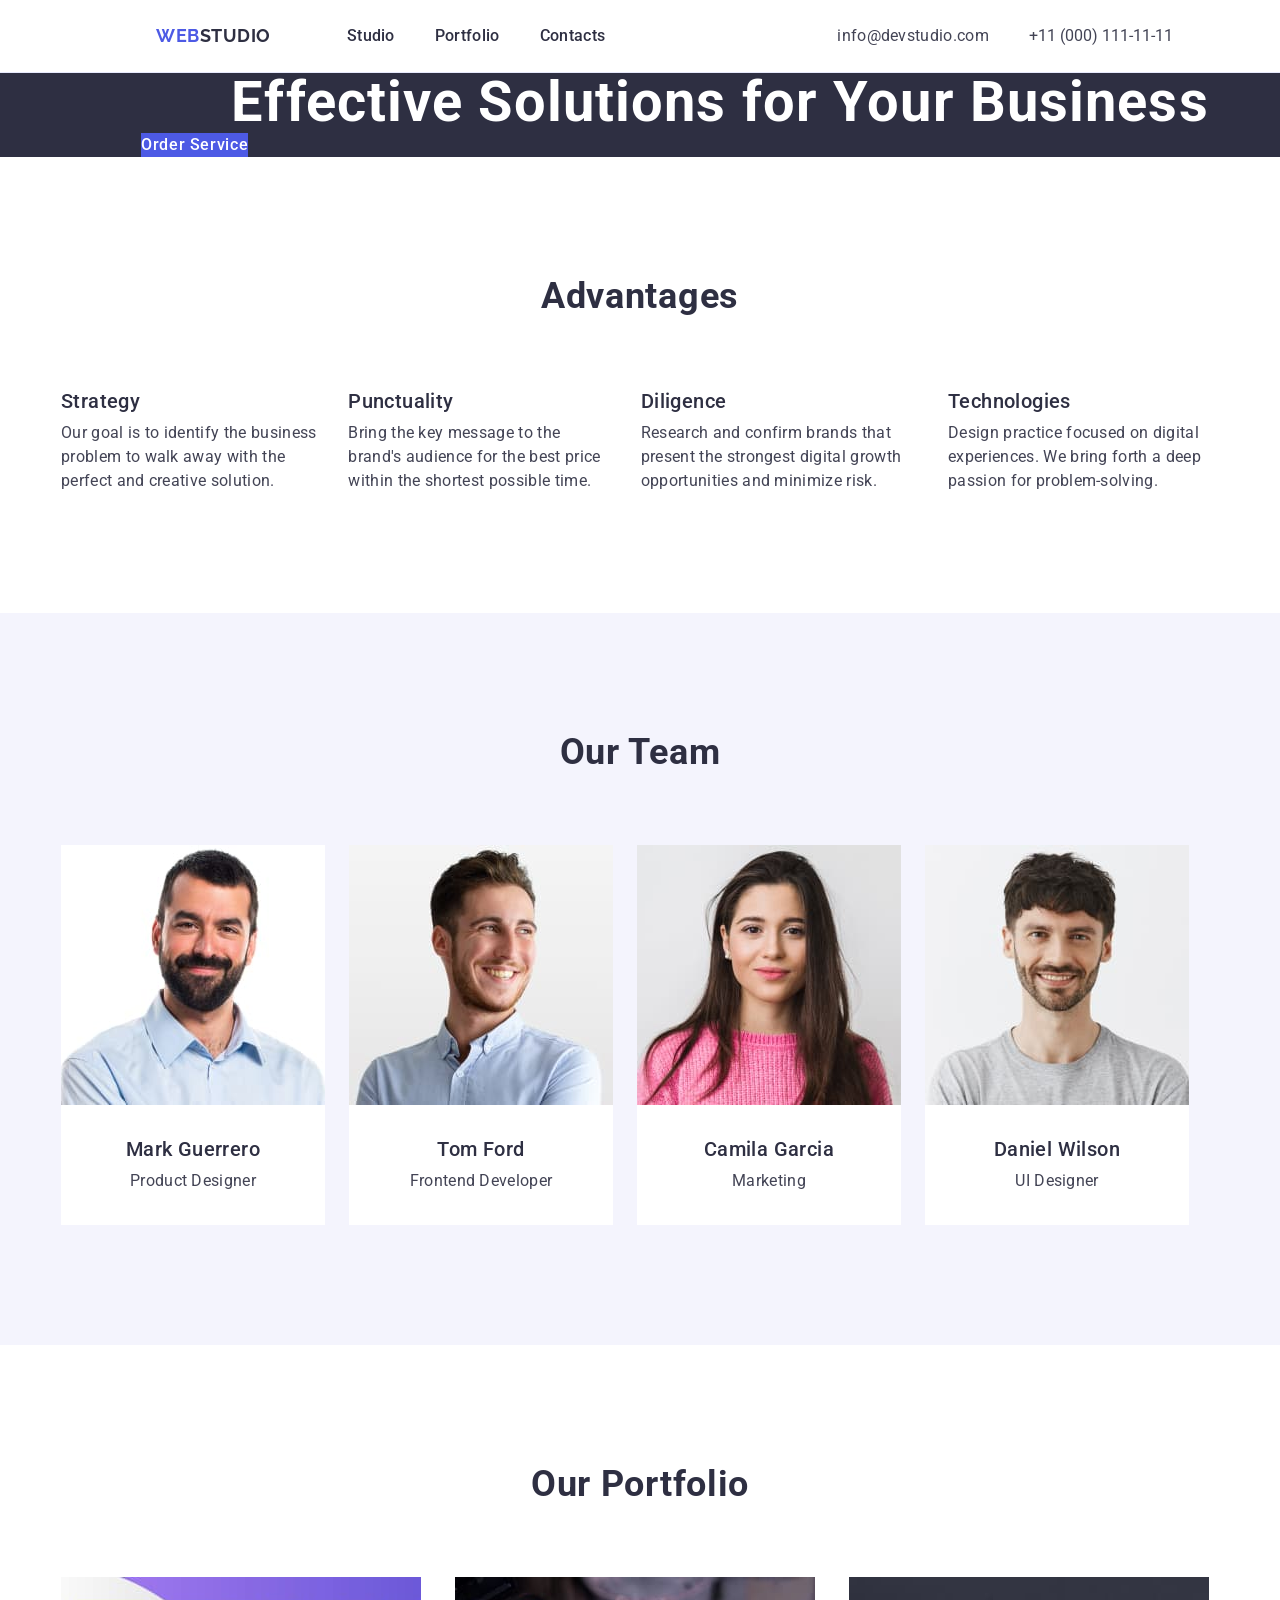
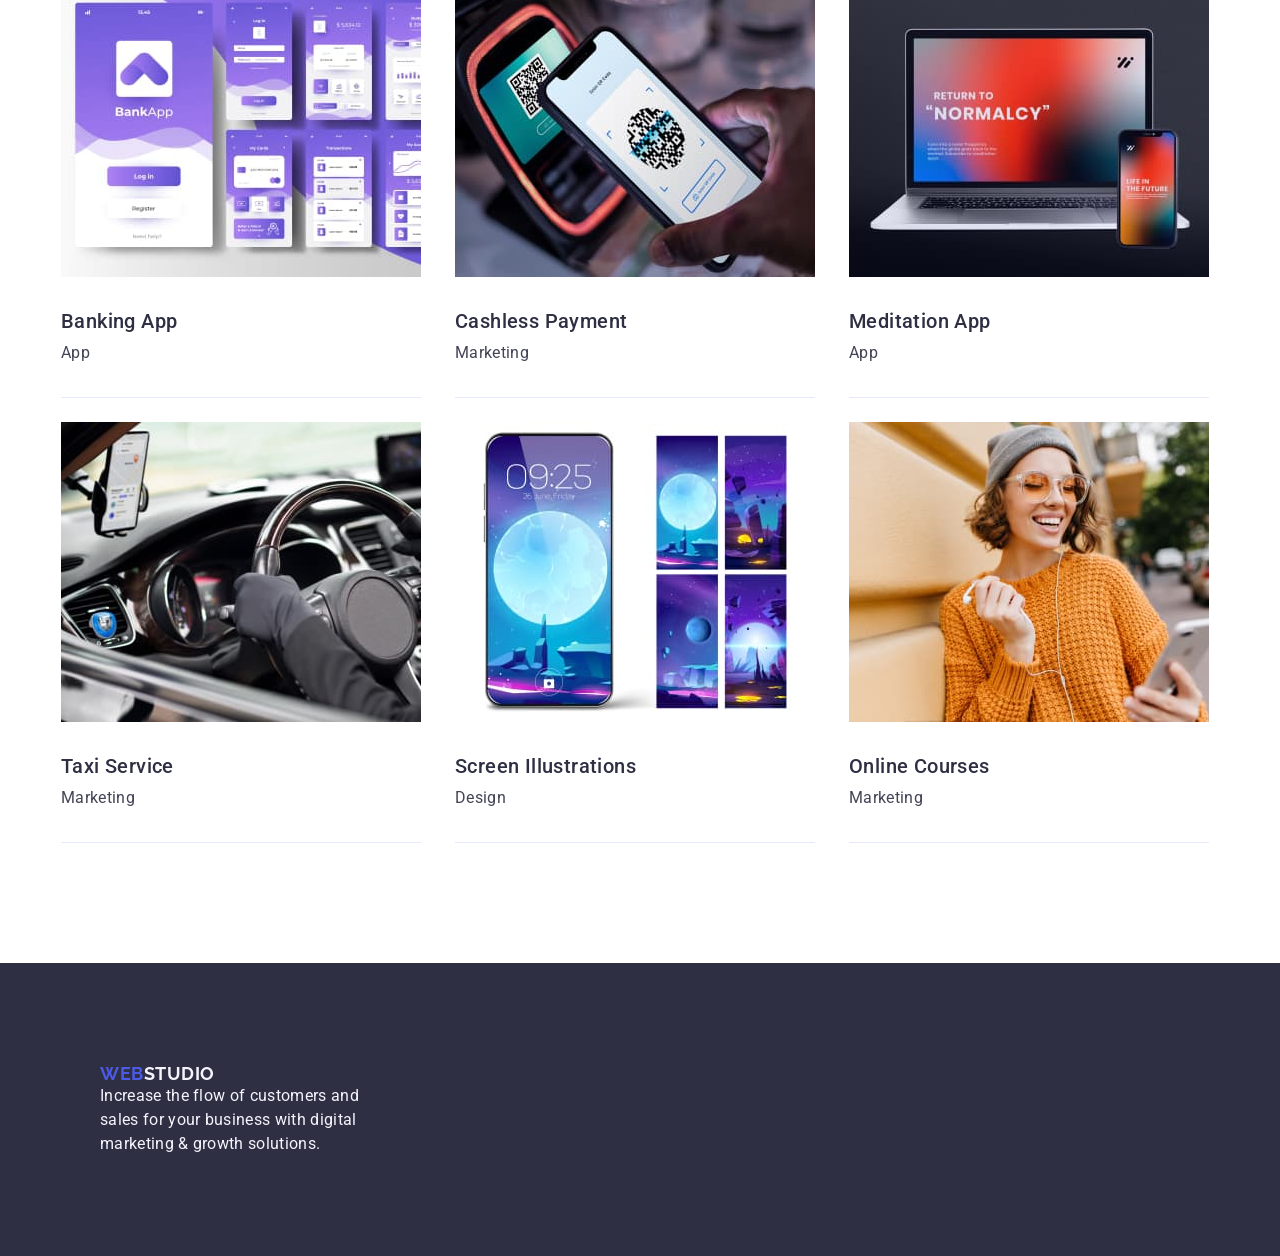
==== commit 79518ae6: "First try" ====
--- a/index.html
+++ b/index.html
@@ -19,194 +19,235 @@
   <body>
     <!-- Header section -->
     <header>
-      <nav>
-        <a href="./index.html" class="logo-text"
-          >Web<span class="logo-header-accent">Studio</span></a
-        >
-        <ul>
-          <li><a href="./index.html" class="nav-item">Studio</a></li>
-          <li><a href="" class="nav-item">Portfolio</a></li>
-          <li><a href="" class="nav-item">Contacts</a></li>
-        </ul>
-      </nav>
-      <address class="address">
-        <ul>
-          <li>
-            <a href="mailto:info@devstudio.com" class="address-link"
-              >info@devstudio.com</a
-            >
-          </li>
+      <div class="header-container container">
+        <nav class="nav">
+          <a href="./index.html" class="logo-text"
+            >Web<span class="logo-header-accent">Studio</span></a
+          >
+          <ul class="nav-list">
+            <li class="nav-list-item">
+              <a href="./index.html" class="nav-item">Studio</a>
+            </li>
+            <li class="nav-list-item">
+              <a href="" class="nav-item">Portfolio</a>
+            </li>
+            <li class="nav-list-item">
+              <a href="" class="nav-item">Contacts</a>
+            </li>
+          </ul>
+        </nav>
+        <address class="address">
+          <ul class="address-list">
+            <li class="address-list-item">
+              <a href="mailto:info@devstudio.com" class="address-link"
+                >info@devstudio.com</a
+              >
+            </li>
 
-          <li>
-            <a href="tel:+110001111111" class="address-link"
-              >+11 (000) 111-11-11</a
-            >
-          </li>
-        </ul>
-      </address>
+            <li class="address-list-item>
+              <a href="tel:+110001111111" class="address-link"
+                >+11 (000) 111-11-11</a
+              >
+            </li>
+          </ul>
+        </address>
+      </div>
     </header>
 
     <!-- Unique content -->
     <main>
       <!-- Hero section -->
       <section class="hero">
-        <h1 class="hero-title">Effective Solutions for Your Business</h1>
-        <button type="button" class="button hero-btn">Order Service</button>
+        <div class="container-hero container">
+          <h1 class="hero-title">Effective Solutions for Your Business</h1>
+          <button type="button" class="button hero-btn">Order Service</button>
+        </div>
       </section>
       <!-- Advantages section -->
-      <section>
-        <h2 class="section-title">Advantages</h2>
-        <ul>
-          <li>
-            <h3 class="subtitle">Strategy</h3>
-            <p class="text">
-              Our goal is to identify the business problem to walk away with the
-              perfect and creative solution.
-            </p>
-          </li>
-          <li>
-            <h3 class="subtitle">Punctuality</h3>
-            <p class="text">
-              Bring the key message to the brand's audience for the best price
-              within the shortest possible time.
-            </p>
-          </li>
-          <li>
-            <h3 class="subtitle">Diligence</h3>
-            <p class="text">
-              Research and confirm brands that present the strongest digital
-              growth opportunities and minimize risk.
-            </p>
-          </li>
-          <li>
-            <h3 class="subtitle">Technologies</h3>
-            <p class="text">
-              Design practice focused on digital experiences. We bring forth a
-              deep passion for problem-solving.
-            </p>
-          </li>
-        </ul>
-      </section>
-      <section class="our-team">
-        <h2 class="section-title">Our Team</h2>
-        <ul>
-          <li class="our-team-item">
-            <img
-              src="./images/mark-guerrero.jpg"
-              alt="Mark Guerrero"
-              width="264"
-              height="260"
-            />
-            <h3 class="subtitle">Mark Guerrero</h3>
-            <p class="text">Product Designer</p>
-          </li>
-          <li class="our-team-item">
-            <img
-              src="./images/tom-ford.jpg"
-              alt="Tom Ford"
-              width="264"
-              height="260"
-            />
-            <h3 class="subtitle">Tom Ford</h3>
-            <p class="text">Frontend Developer</p>
-          </li>
-          <li class="our-team-item">
-            <img
-              src="./images/camila-garcia.jpg"
-              alt="Camila Garcia"
-              width="264"
-              height="260"
-            />
-            <h3 class="subtitle">Camila Garcia</h3>
-            <p class="text">Marketing</p>
-          </li>
-          <li class="our-team-item">
-            <img
-              src="./images/daniel-wilson.jpg"
-              alt="Daniel Wilson"
-              width="264"
-              height="260"
-            />
-            <h3 class="subtitle">Daniel Wilson</h3>
-            <p class="text">UI Designer</p>
-          </li>
-        </ul>
-      </section>
-      <section>
-        <h2 class="section-title">Our Portfolio</h2>
-        <ul>
-          <li>
-            <img
-              src="./images/banking-app.jpg"
-              alt="Banking App"
-              width="360"
-              height="300"
-            />
-            <h3 class="subtitle">Banking App</h3>
-            <p class="text">App</p>
-          </li>
-          <li>
-            <img
-              src="./images/cashless-payment.jpg"
-              alt="Cashless Payment"
-              width="360"
-              height="300"
-            />
-            <h3 class="subtitle">Cashless Payment</h3>
-            <p class="text">Marketing</p>
-          </li>
-          <li>
-            <img
-              src="./images/meditation-app.jpg"
-              alt="Meditation App"
-              width="360"
-              height="300"
-            />
-            <h3 class="subtitle">Meditation App</h3>
-            <p class="text">App</p>
-          </li>
-          <li>
-            <img
-              src="./images/taxi-service.jpg"
-              alt="Taxi Service"
-              width="360"
-              height="300"
-            />
-            <h3 class="subtitle">Taxi Service</h3>
-            <p class="text">Marketing</p>
-          </li>
-          <li>
-            <img
-              src="./images/screen-illustrations.jpg"
-              alt="Screen Illustrations"
-              width="360"
-              height="300"
-            />
-            <h3 class="subtitle">Screen Illustrations</h3>
-            <p class="text">Design</p>
-          </li>
-          <li>
-            <img
-              src="./images/online-courses.jpg"
-              alt="Online Courses"
-              width="360"
-              height="300"
-            />
-            <h3 class="subtitle">Online Courses</h3>
-            <p class="text">Marketing</p>
-          </li>
-        </ul>
+      <section class="section">
+        <div class="container-advantages container">
+          <h2 class="section-title">Advantages</h2>
+          <ul class="advantages-list">
+            <li class="advantages-list-item">
+              <h3 class="subtitle">Strategy</h3>
+              <p class="text">
+                Our goal is to identify the business problem to walk away with
+                the perfect and creative solution.
+              </p>
+            </li>
+            <li  class="advantages-list-item">
+              <h3 class="subtitle">Punctuality</h3>
+              <p class="text">
+                Bring the key message to the brand's audience for the best price
+                within the shortest possible time.
+              </p>
+            </li>
+            <li  class="advantages-list-item">
+              <h3 class="subtitle">Diligence</h3>
+              <p class="text">
+                Research and confirm brands that present the strongest digital
+                growth opportunities and minimize risk.
+              </p>
+            </li>
+            <li  class="advantages-list-item">
+              <h3 class="subtitle">Technologies</h3>
+              <p class="text">
+                Design practice focused on digital experiences. We bring forth a
+                deep passion for problem-solving.
+              </p>
+            </li>
+          </ul>
+        </div>
+      </section>
+      <!-- -----Our Team----- -->
+      <section class="our-team section">
+        <div class="container">
+          <h2 class="section-title">Our Team</h2>
+          <ul class="our-team-list">
+            <li class="our-team-item">
+              <img
+                src="./images/mark-guerrero.jpg"
+                alt="Mark Guerrero"
+                width="264"
+                height="260"
+              />
+              <div class="our-team-item-bottom">
+              <h3 class="subtitle">Mark Guerrero</h3>
+              <p class="text">Product Designer</p>
+              </div>
+            </li>
+            <li class="our-team-item">
+              <img
+                src="./images/tom-ford.jpg"
+                alt="Tom Ford"
+                width="264"
+                height="260"
+              />
+              <div class="our-team-item-bottom">
+              <h3 class="subtitle">Tom Ford</h3>
+              <p class="text">Frontend Developer</p>
+              </div>
+            </li>
+            <li class="our-team-item">
+              <img
+                src="./images/camila-garcia.jpg"
+                alt="Camila Garcia"
+                width="264"
+                height="260"
+              />
+              <div class="our-team-item-bottom">
+              <h3 class="subtitle">Camila Garcia</h3>
+              <p class="text">Marketing</p>
+              </div>
+            </li>
+            <li class="our-team-item">
+              <img
+                src="./images/daniel-wilson.jpg"
+                alt="Daniel Wilson"
+                width="264"
+                height="260"
+              />
+              <div class="our-team-item-bottom">
+              <h3 class="subtitle">Daniel Wilson</h3>
+              <p class="text">UI Designer</p>
+              </div>
+            </li>
+          </ul>
+        </div>
+      </section>
+      <!-- ------Our Portfolio------ -->
+
+      <section class="section">
+        <div class="container">
+          <h2 class="section-title">Our Portfolio</h2>
+          <ul class="portfolio-list">
+            <li class="portfolio-item">
+              <img
+                src="./images/banking-app.jpg"
+                alt="Banking App"
+                width="360"
+                height="300"
+              />
+              <div class="portfolio-item-bottom">
+                <h3 class="subtitle">Banking App</h3>
+                <p class="text">App</p>
+              </div>
+            </li>
+            <li class="portfolio-item">
+              <img
+                src="./images/cashless-payment.jpg"
+                alt="Cashless Payment"
+                width="360"
+                height="300"
+              />
+              <div class="portfolio-item-bottom">
+                <h3 class="subtitle">Cashless Payment</h3>
+                <p class="text">Marketing</p>
+              </div>
+            </li>
+            <li class="portfolio-item">
+              <img
+                src="./images/meditation-app.jpg"
+                alt="Meditation App"
+                width="360"
+                height="300"
+              />
+              <div class="portfolio-item-bottom">
+                <h3 class="subtitle">Meditation App</h3>
+                <p class="text">App</p>
+              </div>
+            </li>
+            <li class="portfolio-item">
+              <img
+                src="./images/taxi-service.jpg"
+                alt="Taxi Service"
+                width="360"
+                height="300"
+              />
+              <div class="portfolio-item-bottom">
+                <h3 class="subtitle">Taxi Service</h3>
+                <p class="text">Marketing</p>
+              </div>
+            </li>
+            <li class="portfolio-item">
+              <img
+                src="./images/screen-illustrations.jpg"
+                alt="Screen Illustrations"
+                width="360"
+                height="300"
+              />
+              <div class="portfolio-item-bottom">
+                <h3 class="subtitle">Screen Illustrations</h3>
+                <p class="text">Design</p>
+              </div>
+            </li>
+            <li class="portfolio-item">
+              <img
+                src="./images/online-courses.jpg"
+                alt="Online Courses"
+                width="360"
+                height="300"
+              />
+              <div class="portfolio-item-bottom">
+                <h3 class="subtitle">Online Courses</h3>
+                <p class="text">Marketing</p>
+              </div>
+            </li>
+          </ul>
+        </div>
       </section>
     </main>
     <!-- Footer section -->
     <footer class="footer">
-      <a href="./index.html" class="logo-text"
-        >Web<span class="logo-footer-accent">Studio</span></a
-      >
-      <p class="text">
-        Increase the flow of customers and sales for your business with digital
-        marketing & growth solutions.
-      </p>
+      <div class="container">
+        <a href="./index.html" class="logo-text"
+          >Web<span class="logo-footer-accent">Studio</span></a
+        >
+        <p class="text text-footer">
+          Increase the flow of customers and sales for your business with
+          digital marketing & growth solutions.
+        </p>
+      </div>
     </footer>
   </body>
 </html>
--- a/css/styles.css
+++ b/css/styles.css
@@ -3,9 +3,25 @@
     color: #434455;
     background-color: #FFFFFF;
 }
+h1,
+h2,
+h3,
+h4,
+h5,
+h6,
+p {
+    margin: 0;
+}
 ul,
 ol {
     list-style-type: none;
+    margin: 0;
+        padding: 0;
+}
+img {
+    display: block;
+    max-width: 100%;
+    height: auto;
 }
     
 a {
@@ -18,6 +34,41 @@
     color: currentColor;
     background-color: transparent;
     cursor: pointer;
+    padding: 0;
+    border: none;
+}
+.section {
+padding: 120px 0;
+}
+header {
+    border-bottom: 1px solid #E7E9FC;
+    background: #FFF;
+    padding: 24px 156px;
+
+}
+.container {
+    width: 1158px;
+    /* padding-left: 156px;
+    padding-right: 156px; */
+    margin-left: auto;
+    margin-right: auto; 
+}
+.header-container {
+    display: flex;
+        align-items: center;
+}
+
+.nav {
+    display: flex;
+        align-items: center;
+}
+.nav-list {
+    display: flex;
+    justify-content: space-between;
+    margin-right: 232px;
+}
+.nav-list-item:not(:last-child) {
+margin-right: 40px;
 }
 .logo-text {
     font-family: "Raleway", sans-serif;
@@ -27,6 +78,7 @@
     letter-spacing: 0.03em;
     font-weight: 700;
     text-transform: uppercase;
+    margin-right: 76px;
 
 }
 .logo-header-accent {
@@ -46,6 +98,7 @@
     text-align: center;
     letter-spacing: 0.02em;
     text-transform: capitalize;
+    margin-bottom: 72px;
 }
 .nav-item {
     font-size: 16px;
@@ -57,8 +110,13 @@
  {
     color: #404BBF;
 }
-.address {
-    font-style: normal
+.address-list {
+    font-style: normal;
+    display: flex;
+    align-items: center;
+}
+.address-list-item:not(:last-child) {
+margin-right: 40px;
 }
 .address-link {
     color: #434455;
@@ -71,7 +129,9 @@
 }
 .hero {
     background-color: #2E2F42;
-}
+    width: 1440px;
+}
+
 .hero-title {
     color: #FFFFFF;
     color: var(--WHITE, #FFF);
@@ -88,15 +148,24 @@
         font-weight: 500;
         line-height: 1.5;
         letter-spacing: 0.04em;
+    
 }
  .hero-btn:hover, .hero-btn:focus, .hero-btn:active {
     background-color: #404BBF; 
+}
+.advantages-list {
+    display: flex;
+    justify-content: center;
+}
+.advantages-list-item:not(:last-child) {
+margin-right: 24px;
 }
 .subtitle {
         font-size: 20px;
         font-weight: 500;
         line-height: 1.2;
         letter-spacing: 0.02em;
+        margin-bottom: 8px;
 }
 .text {
     /* font-family: "Raleway", sans-serif; */
@@ -112,9 +181,51 @@
 .our-team-item {
     background-color: #FFFFFF;
 }
+.our-team-item:not(:last-child) {
+    margin-right: 24px;
+}
+.our-team-list {
+    display: flex; 
+}
+.our-team-item-bottom {
+    padding: 32px 16px;
+    text-align: center;
+}
+.portfolio-list {
+    display: flex;
+    flex-wrap: wrap;
+    gap: 24px;
+}
+.portfolio-item {
+    width: calc((100% - 48px) / 3);
+}
+.portfolio-item-bottom {
+    display: block;
+    width: 360px;
+    border-bottom: 1px solid #E7E9FC;
+        background: #FFF;
+        padding: 32px 0;
+       
+}
 .footer {
     background-color: #2E2F42;
+    padding: 100px;
+
 }
 .footer>.text {
     color: #F4F4FD;
 }
+.footer>.logo-text {
+    margin-bottom: 16px;
+}
+.text-footer {
+    color: var(--CLOUD, #F4F4FD);
+        font-family: Roboto;
+        font-size: 16px;
+        font-style: normal;
+        font-weight: 400;
+        line-height: 1.5;
+
+        letter-spacing: 0.02em;
+        width: 264px;
+}
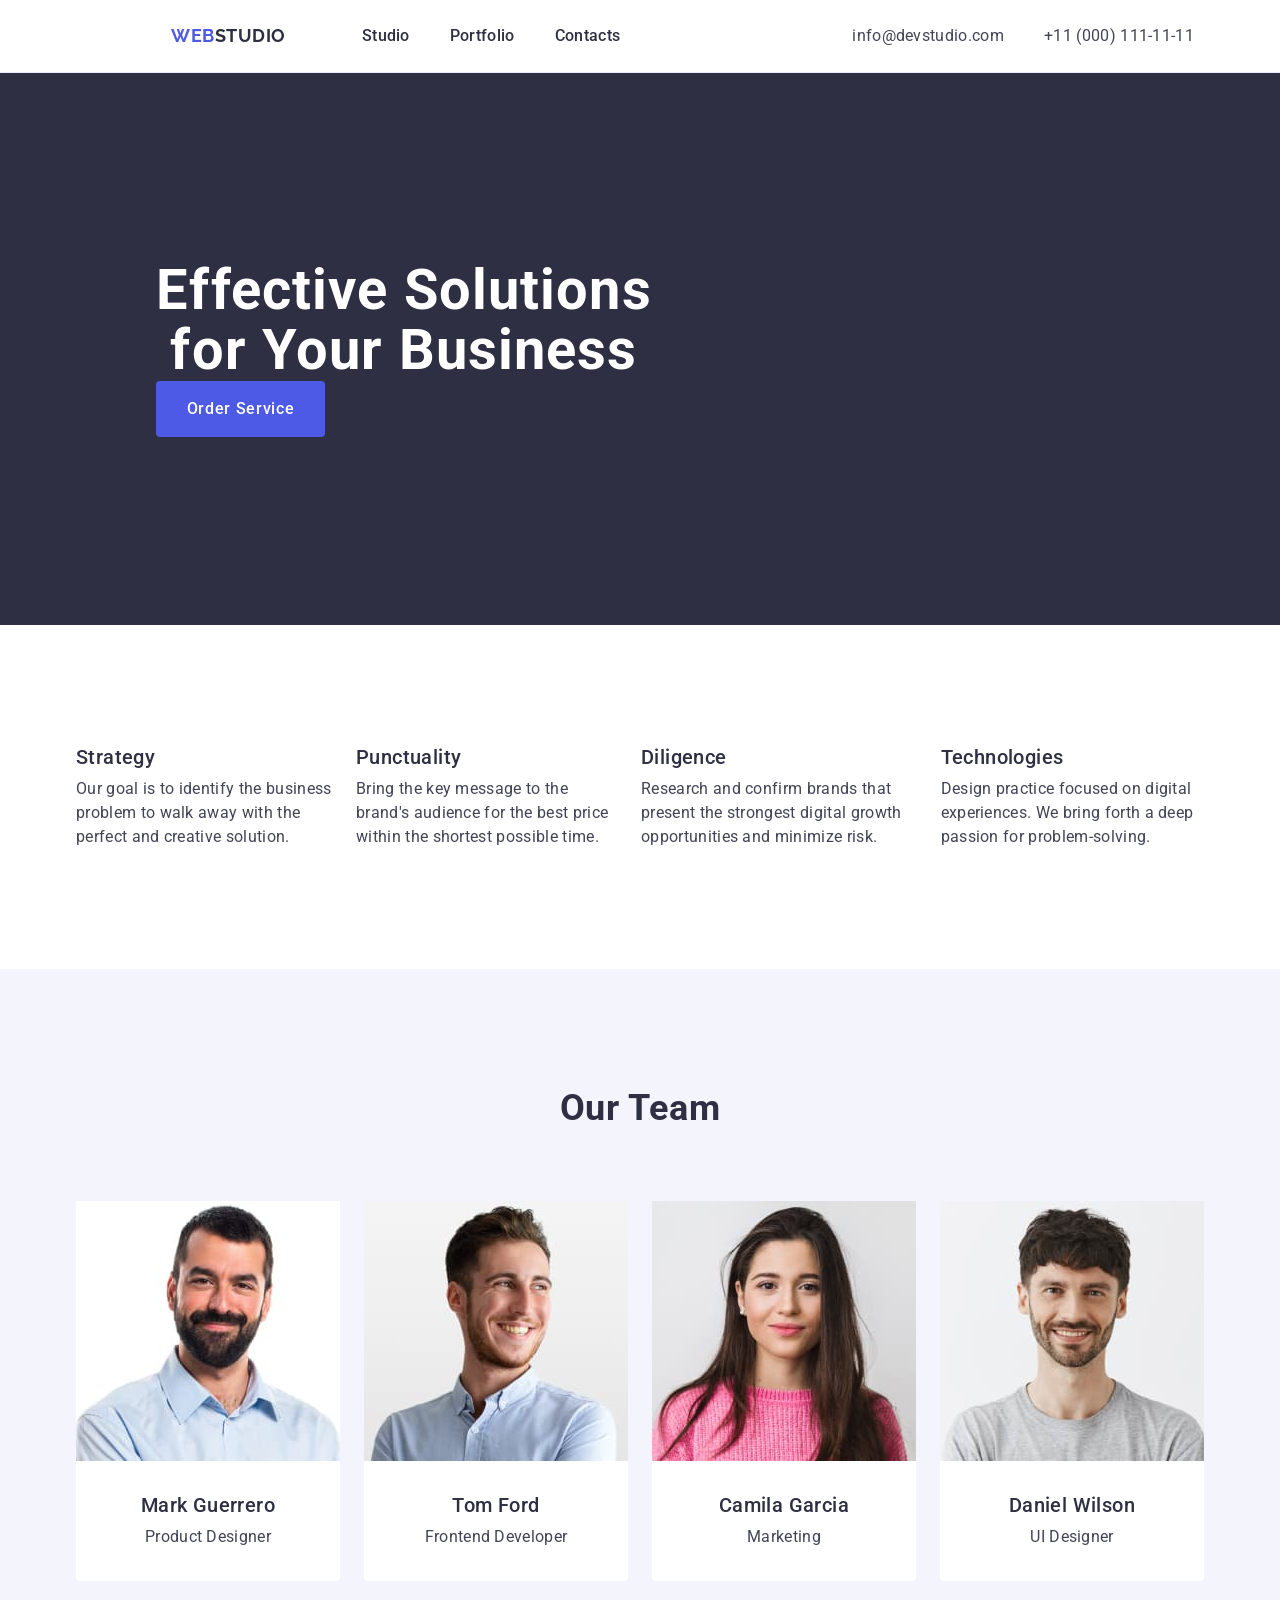
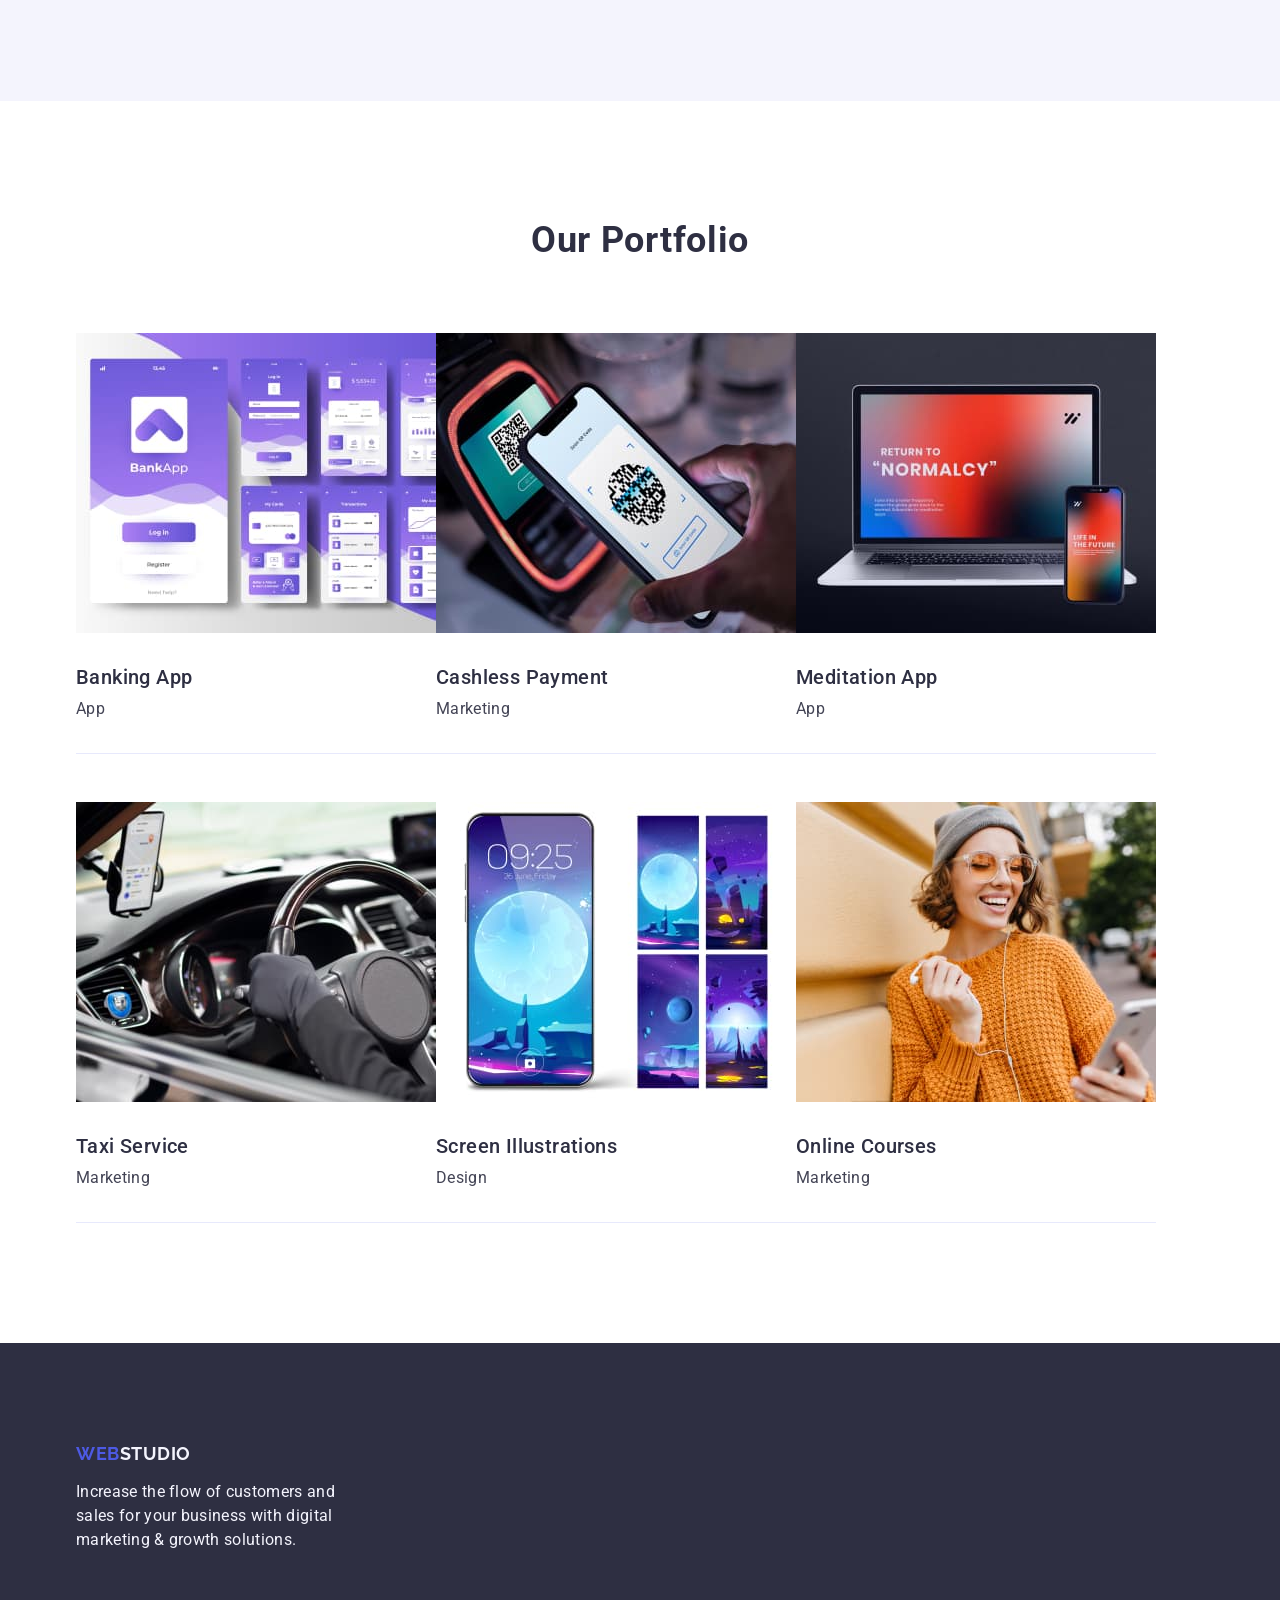
==== commit f072c701: "Correction work 1" ====
--- a/index.html
+++ b/index.html
@@ -44,7 +44,7 @@
               >
             </li>
 
-            <li class="address-list-item>
+            <li class="address-list-item">
               <a href="tel:+110001111111" class="address-link"
                 >+11 (000) 111-11-11</a
               >
@@ -66,7 +66,7 @@
       <!-- Advantages section -->
       <section class="section">
         <div class="container-advantages container">
-          <h2 class="section-title">Advantages</h2>
+          <h2 class="visually-hidden">Advantages</h2>
           <ul class="advantages-list">
             <li class="advantages-list-item">
               <h3 class="subtitle">Strategy</h3>
@@ -75,21 +75,21 @@
                 the perfect and creative solution.
               </p>
             </li>
-            <li  class="advantages-list-item">
+            <li class="advantages-list-item">
               <h3 class="subtitle">Punctuality</h3>
               <p class="text">
                 Bring the key message to the brand's audience for the best price
                 within the shortest possible time.
               </p>
             </li>
-            <li  class="advantages-list-item">
+            <li class="advantages-list-item">
               <h3 class="subtitle">Diligence</h3>
               <p class="text">
                 Research and confirm brands that present the strongest digital
                 growth opportunities and minimize risk.
               </p>
             </li>
-            <li  class="advantages-list-item">
+            <li class="advantages-list-item">
               <h3 class="subtitle">Technologies</h3>
               <p class="text">
                 Design practice focused on digital experiences. We bring forth a
@@ -99,7 +99,7 @@
           </ul>
         </div>
       </section>
-      <!-- -----Our Team----- -->
+      <!-- Our Team -->
       <section class="our-team section">
         <div class="container">
           <h2 class="section-title">Our Team</h2>
@@ -112,8 +112,8 @@
                 height="260"
               />
               <div class="our-team-item-bottom">
-              <h3 class="subtitle">Mark Guerrero</h3>
-              <p class="text">Product Designer</p>
+                <h3 class="subtitle">Mark Guerrero</h3>
+                <p class="text">Product Designer</p>
               </div>
             </li>
             <li class="our-team-item">
@@ -124,8 +124,8 @@
                 height="260"
               />
               <div class="our-team-item-bottom">
-              <h3 class="subtitle">Tom Ford</h3>
-              <p class="text">Frontend Developer</p>
+                <h3 class="subtitle">Tom Ford</h3>
+                <p class="text">Frontend Developer</p>
               </div>
             </li>
             <li class="our-team-item">
@@ -136,8 +136,8 @@
                 height="260"
               />
               <div class="our-team-item-bottom">
-              <h3 class="subtitle">Camila Garcia</h3>
-              <p class="text">Marketing</p>
+                <h3 class="subtitle">Camila Garcia</h3>
+                <p class="text">Marketing</p>
               </div>
             </li>
             <li class="our-team-item">
@@ -148,14 +148,14 @@
                 height="260"
               />
               <div class="our-team-item-bottom">
-              <h3 class="subtitle">Daniel Wilson</h3>
-              <p class="text">UI Designer</p>
-              </div>
-            </li>
-          </ul>
-        </div>
-      </section>
-      <!-- ------Our Portfolio------ -->
+                <h3 class="subtitle">Daniel Wilson</h3>
+                <p class="text">UI Designer</p>
+              </div>
+            </li>
+          </ul>
+        </div>
+      </section>
+      <!-- Our Portfolio -->
 
       <section class="section">
         <div class="container">
@@ -240,7 +240,7 @@
     <!-- Footer section -->
     <footer class="footer">
       <div class="container">
-        <a href="./index.html" class="logo-text"
+        <a href="./index.html" class="logo-text footer-link"
           >Web<span class="logo-footer-accent">Studio</span></a
         >
         <p class="text text-footer">
--- a/css/styles.css
+++ b/css/styles.css
@@ -37,6 +37,18 @@
     padding: 0;
     border: none;
 }
+.visually-hidden {
+    position: absolute;
+    width: 1px;
+    height: 1px;
+    margin: -1px;
+    border: 0;
+    padding: 0;
+    white-space: nowrap;
+    clip: rect(0 0 0 0);
+    clip-path: inset(50%);
+    overflow: hidden;
+}
 .section {
 padding: 120px 0;
 }
@@ -48,8 +60,7 @@
 }
 .container {
     width: 1158px;
-    /* padding-left: 156px;
-    padding-right: 156px; */
+padding: 0 15px 0 15px;
     margin-left: auto;
     margin-right: auto; 
 }
@@ -105,6 +116,7 @@
         line-height: 1.5;
         font-weight: 500;
         letter-spacing: 0.02em;
+        padding: 24px 0 24px;
 }
 .nav-item:hover, .nav-item:focus, .nav-item:active, .address-link
  {
@@ -130,6 +142,7 @@
 .hero {
     background-color: #2E2F42;
     width: 1440px;
+    padding: 188px 0;
 }
 
 .hero-title {
@@ -140,6 +153,7 @@
         font-weight: 700;
         line-height: 1.07;
         letter-spacing: 0.02em;
+        max-width: 496px;
 }
 .hero-btn {
     background-color: #4D5AE5;
@@ -148,10 +162,17 @@
         font-weight: 500;
         line-height: 1.5;
         letter-spacing: 0.04em;
+        display: block;
+        min-width: 169px;
+        height: 56px;
+        border-radius: 4px;
     
 }
  .hero-btn:hover, .hero-btn:focus, .hero-btn:active {
     background-color: #404BBF; 
+}
+.advantages-title {
+
 }
 .advantages-list {
     display: flex;
@@ -187,18 +208,22 @@
 .our-team-list {
     display: flex; 
 }
+.our-team-item {
+    width: calc((100% - 72px) / 4);
+    border-radius: 0px 0px 4px 4px;
+}
 .our-team-item-bottom {
-    padding: 32px 16px;
+    padding: 32px 0 32px;
     text-align: center;
 }
+
 .portfolio-list {
     display: flex;
     flex-wrap: wrap;
-    gap: 24px;
-}
-.portfolio-item {
-    width: calc((100% - 48px) / 3);
-}
+    row-gap: 48px;
+}
+
+
 .portfolio-item-bottom {
     display: block;
     width: 360px;
@@ -209,13 +234,18 @@
 }
 .footer {
     background-color: #2E2F42;
-    padding: 100px;
+    padding: 100px 0 100px;
 
 }
 .footer>.text {
+    
     color: #F4F4FD;
 }
 .footer>.logo-text {
+    margin-bottom: 16px;
+}
+.footer-link {
+    display: inline-block;
     margin-bottom: 16px;
 }
 .text-footer {
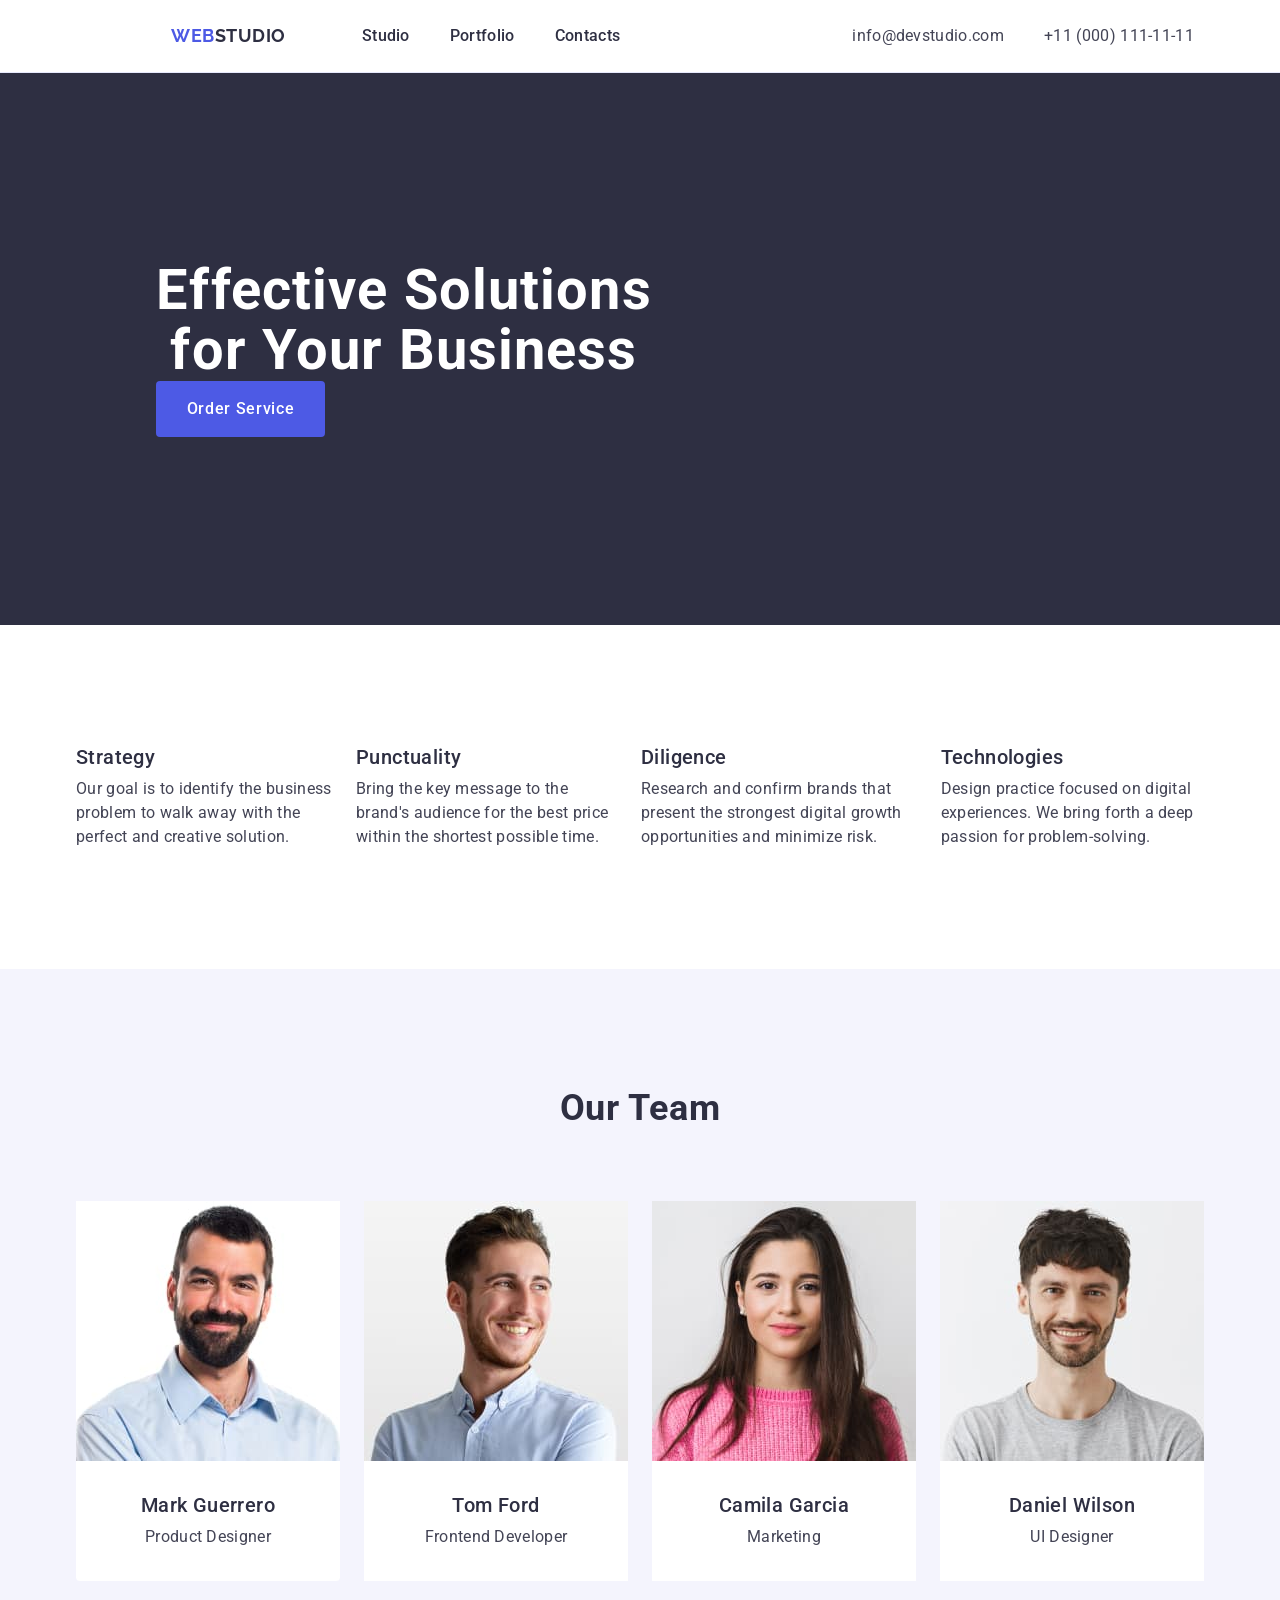
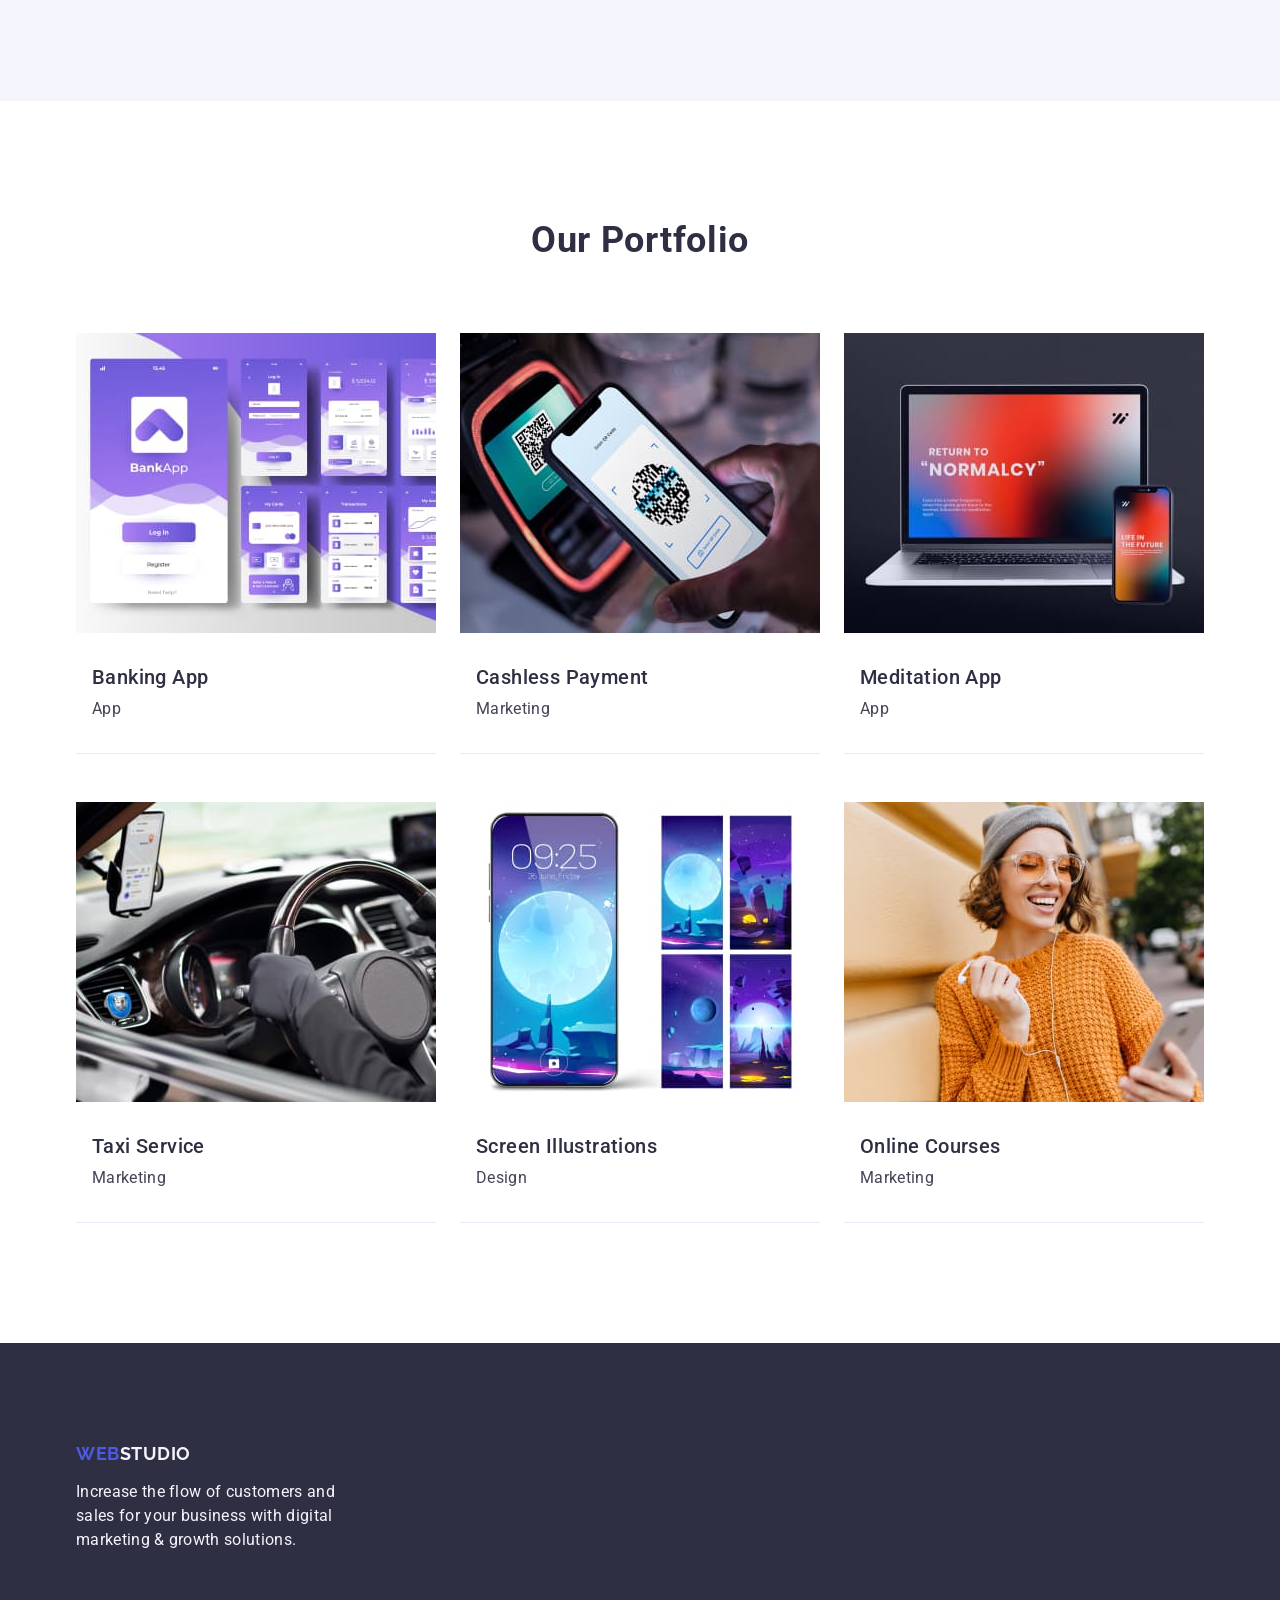
==== commit 86e81a24: "nav - navigation" ====
--- a/index.html
+++ b/index.html
@@ -20,7 +20,7 @@
     <!-- Header section -->
     <header>
       <div class="header-container container">
-        <nav class="nav">
+        <nav class="navigation">
           <a href="./index.html" class="logo-text"
             >Web<span class="logo-header-accent">Studio</span></a
           >
--- a/css/styles.css
+++ b/css/styles.css
@@ -69,7 +69,7 @@
         align-items: center;
 }
 
-.nav {
+.navigation {
     display: flex;
         align-items: center;
 }
@@ -171,9 +171,7 @@
  .hero-btn:hover, .hero-btn:focus, .hero-btn:active {
     background-color: #404BBF; 
 }
-.advantages-title {
-
-}
+
 .advantages-list {
     display: flex;
     justify-content: center;
@@ -208,7 +206,7 @@
 .our-team-list {
     display: flex; 
 }
-.our-team-item {
+.our-team-item:first-child {
     width: calc((100% - 72px) / 4);
     border-radius: 0px 0px 4px 4px;
 }
@@ -221,6 +219,7 @@
     display: flex;
     flex-wrap: wrap;
     row-gap: 48px;
+    column-gap: 24px;
 }
 
 
@@ -229,8 +228,7 @@
     width: 360px;
     border-bottom: 1px solid #E7E9FC;
         background: #FFF;
-        padding: 32px 0;
-       
+    padding: 32px 16px;
 }
 .footer {
     background-color: #2E2F42;
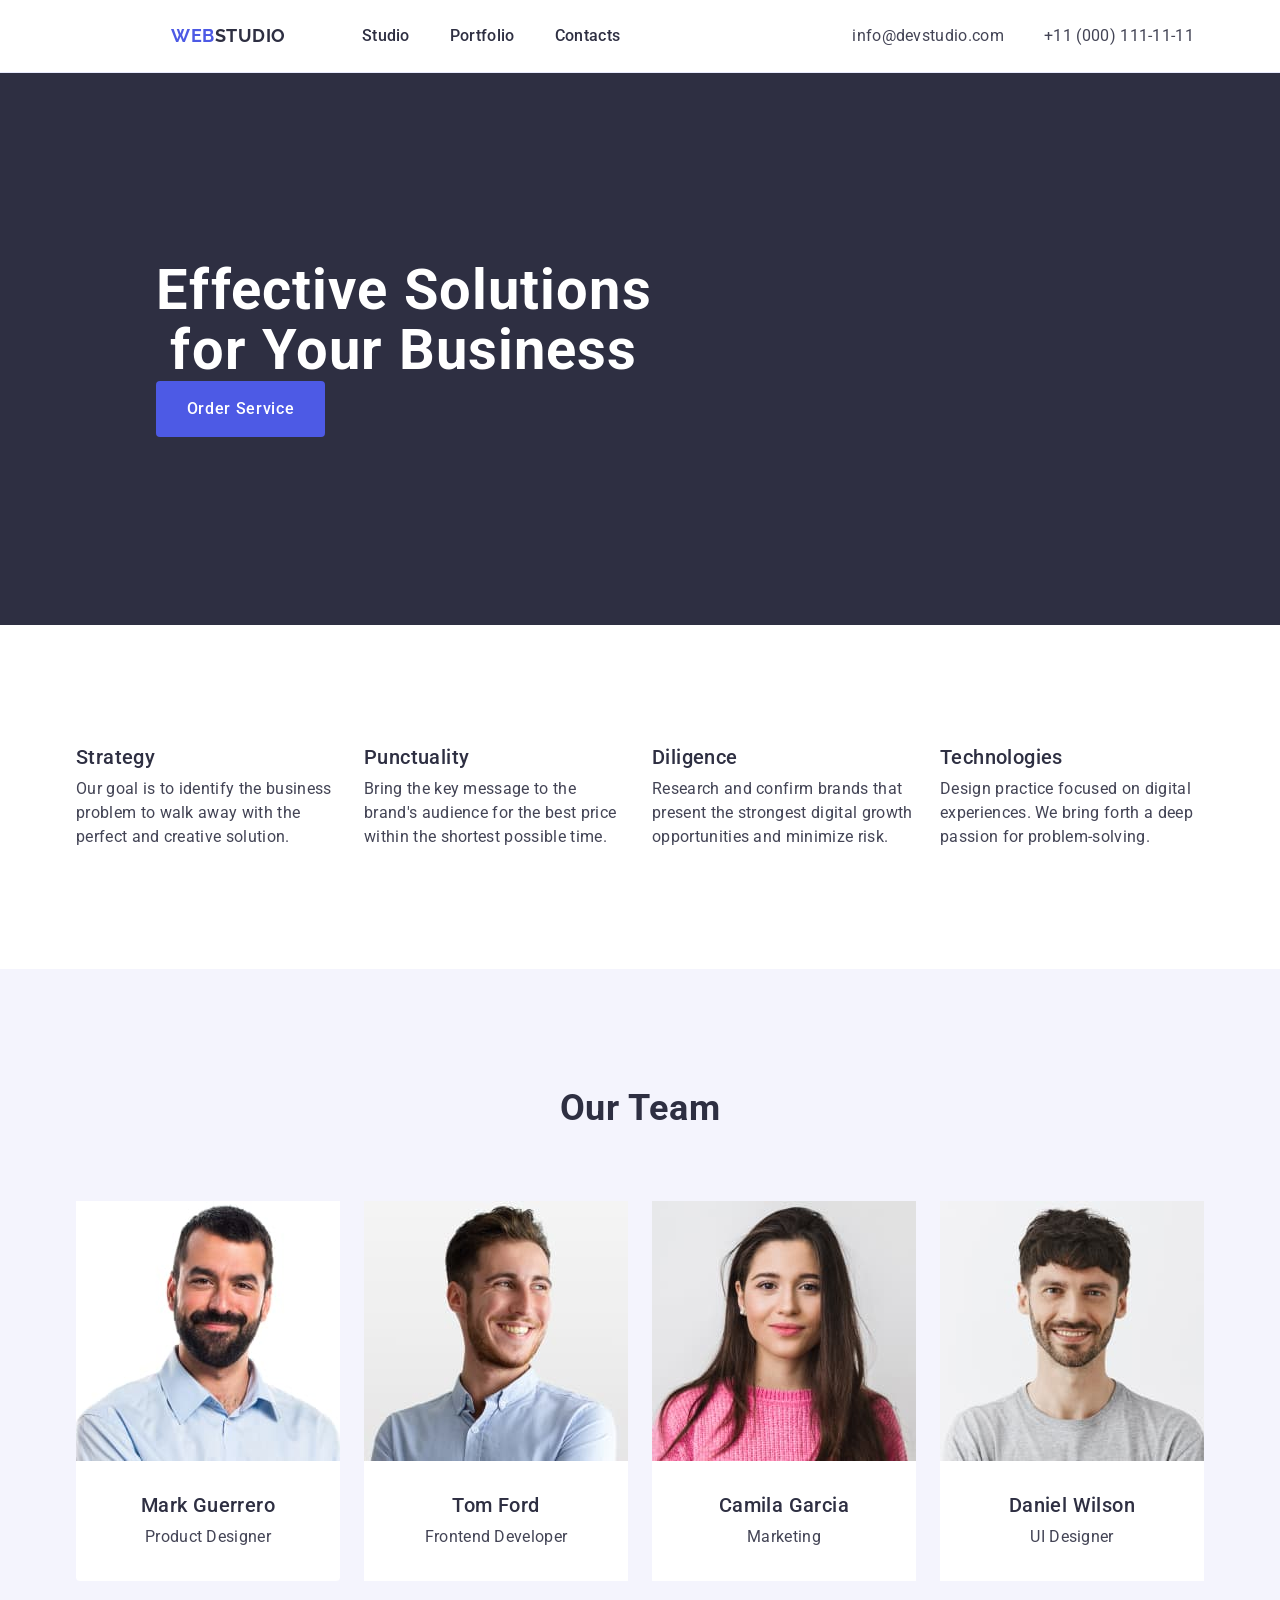
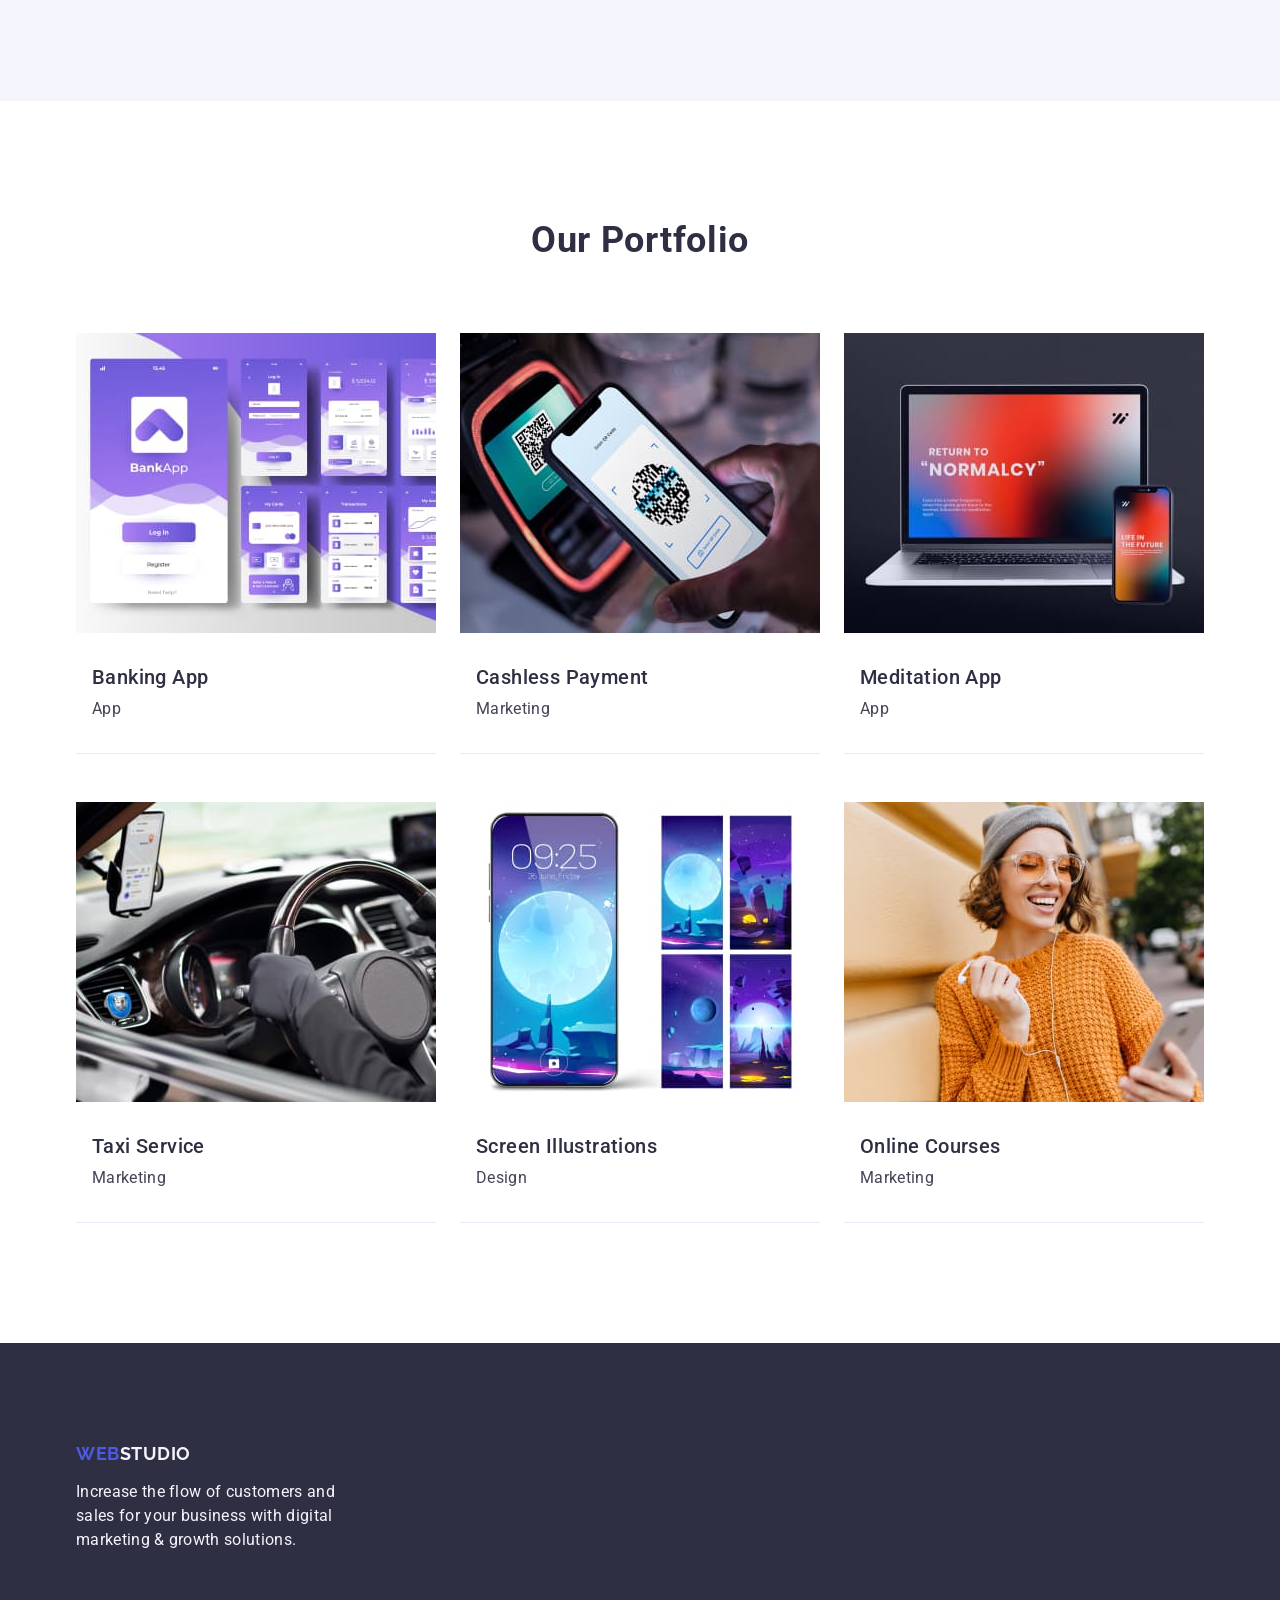
==== commit cfff2f8d: "Correction work with tutor" ====
--- a/index.html
+++ b/index.html
@@ -18,7 +18,7 @@
   </head>
   <body>
     <!-- Header section -->
-    <header>
+    <header class="section-header">
       <div class="header-container container">
         <nav class="navigation">
           <a href="./index.html" class="logo-text"
--- a/css/styles.css
+++ b/css/styles.css
@@ -37,6 +37,7 @@
     padding: 0;
     border: none;
 }
+
 .visually-hidden {
     position: absolute;
     width: 1px;
@@ -45,14 +46,14 @@
     border: 0;
     padding: 0;
     white-space: nowrap;
+    clip-path: inset(100%);
     clip: rect(0 0 0 0);
-    clip-path: inset(50%);
     overflow: hidden;
 }
 .section {
 padding: 120px 0;
 }
-header {
+.section-header {
     border-bottom: 1px solid #E7E9FC;
     background: #FFF;
     padding: 24px 156px;
@@ -179,6 +180,9 @@
 .advantages-list-item:not(:last-child) {
 margin-right: 24px;
 }
+.advantages-list-item {
+    width: calc((100% - 72px) / 4);
+}
 .subtitle {
         font-size: 20px;
         font-weight: 500;
